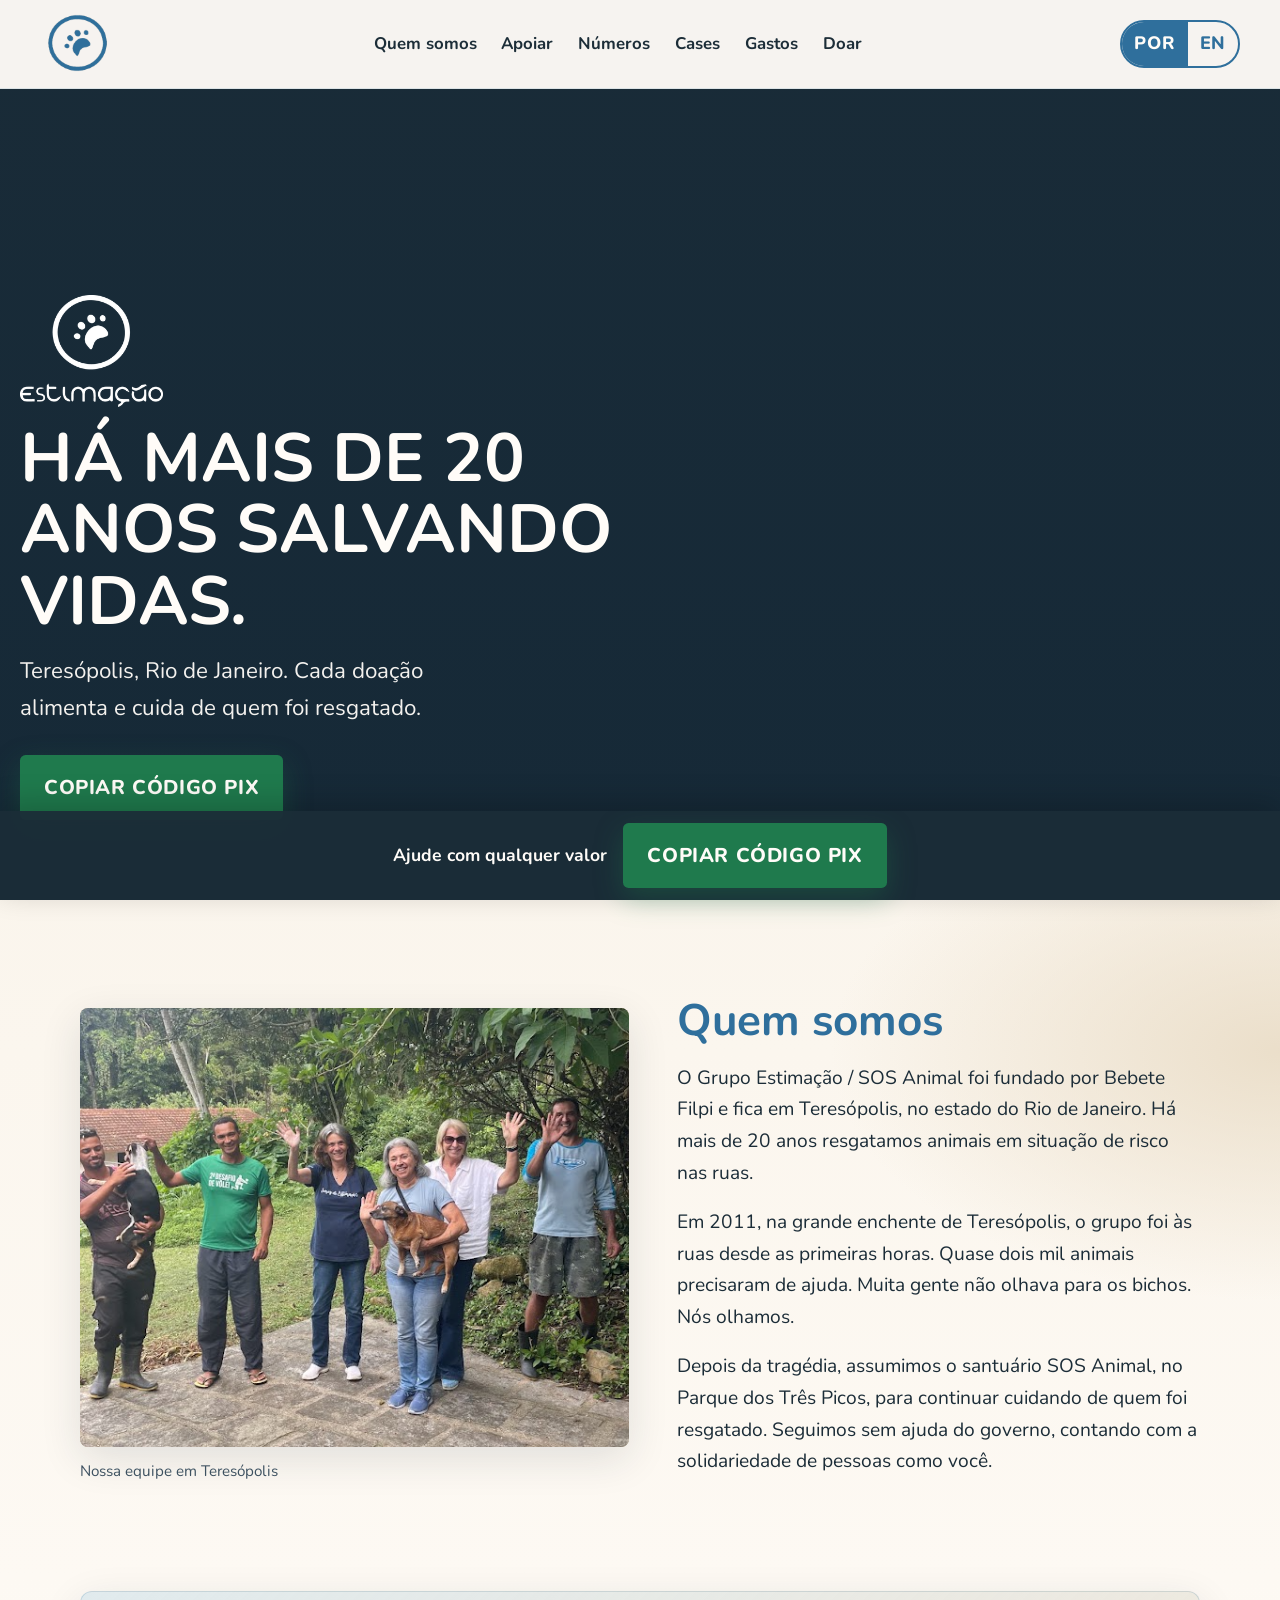
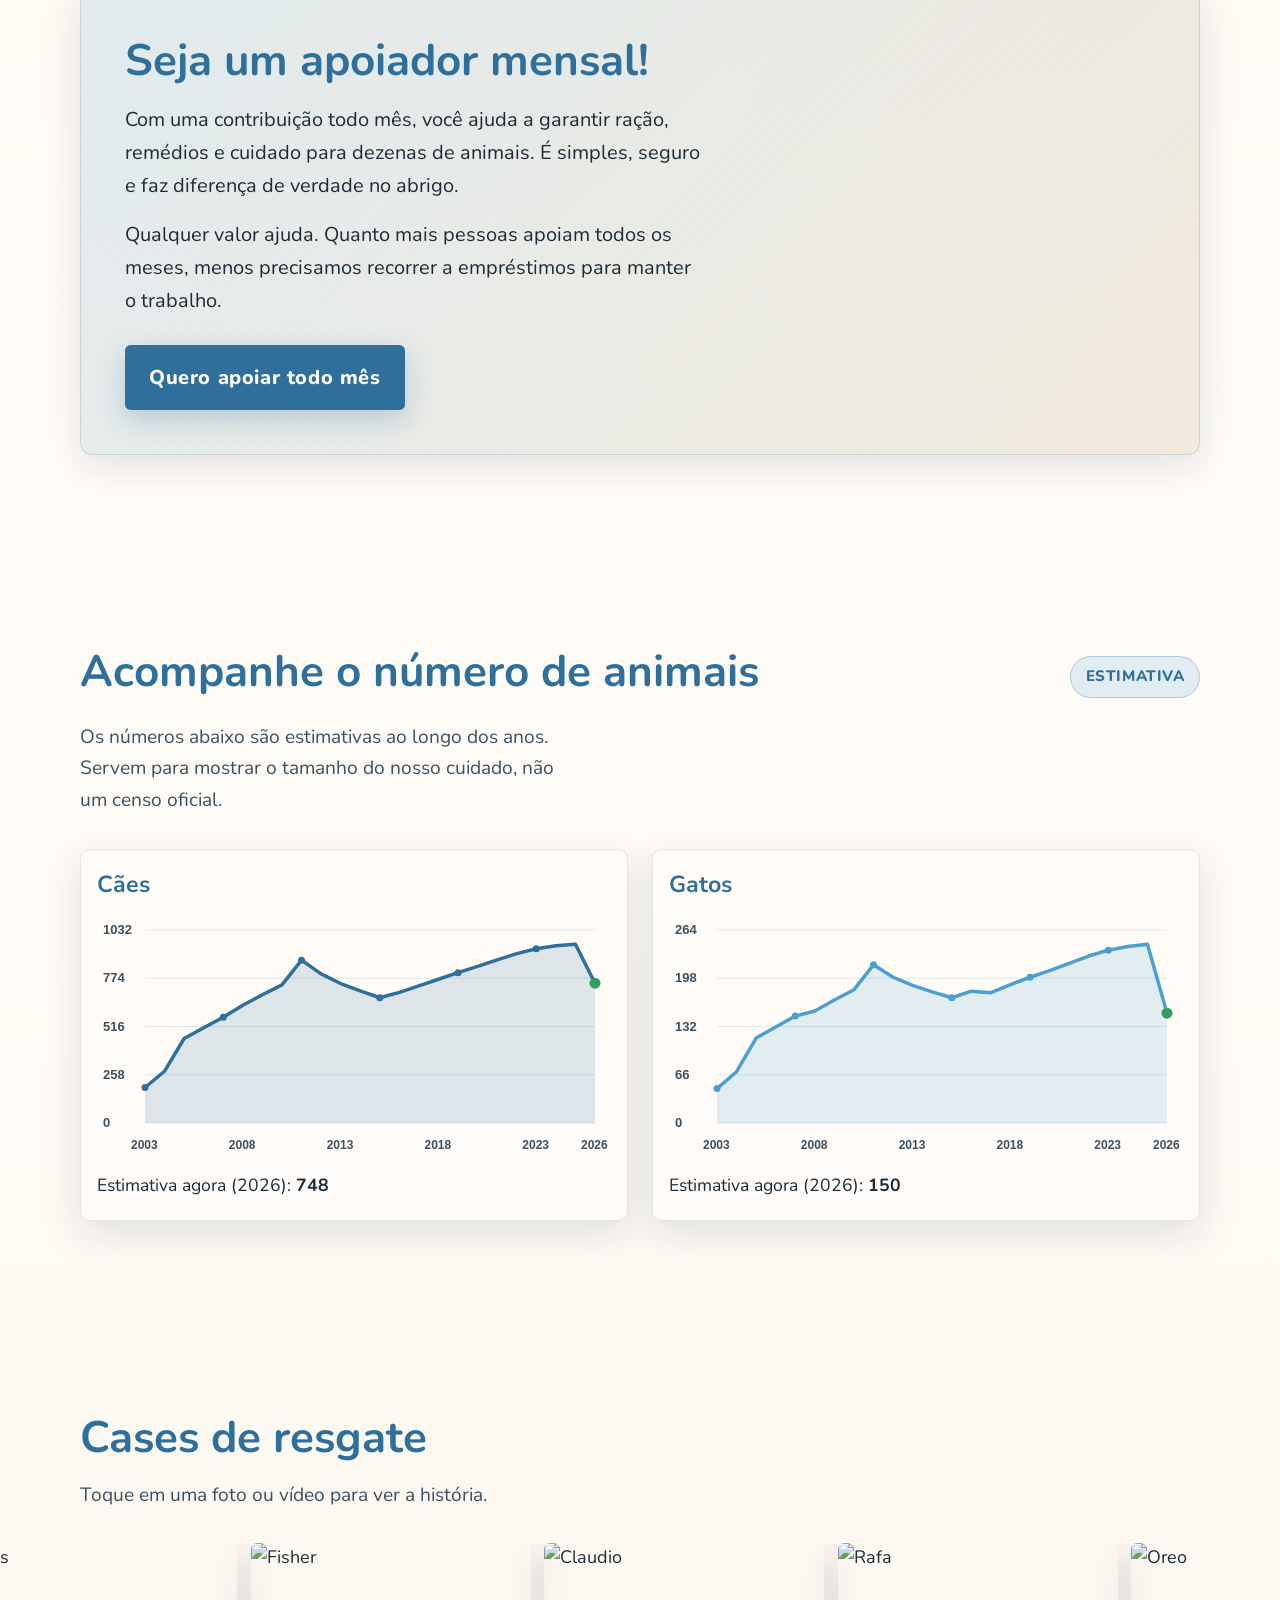
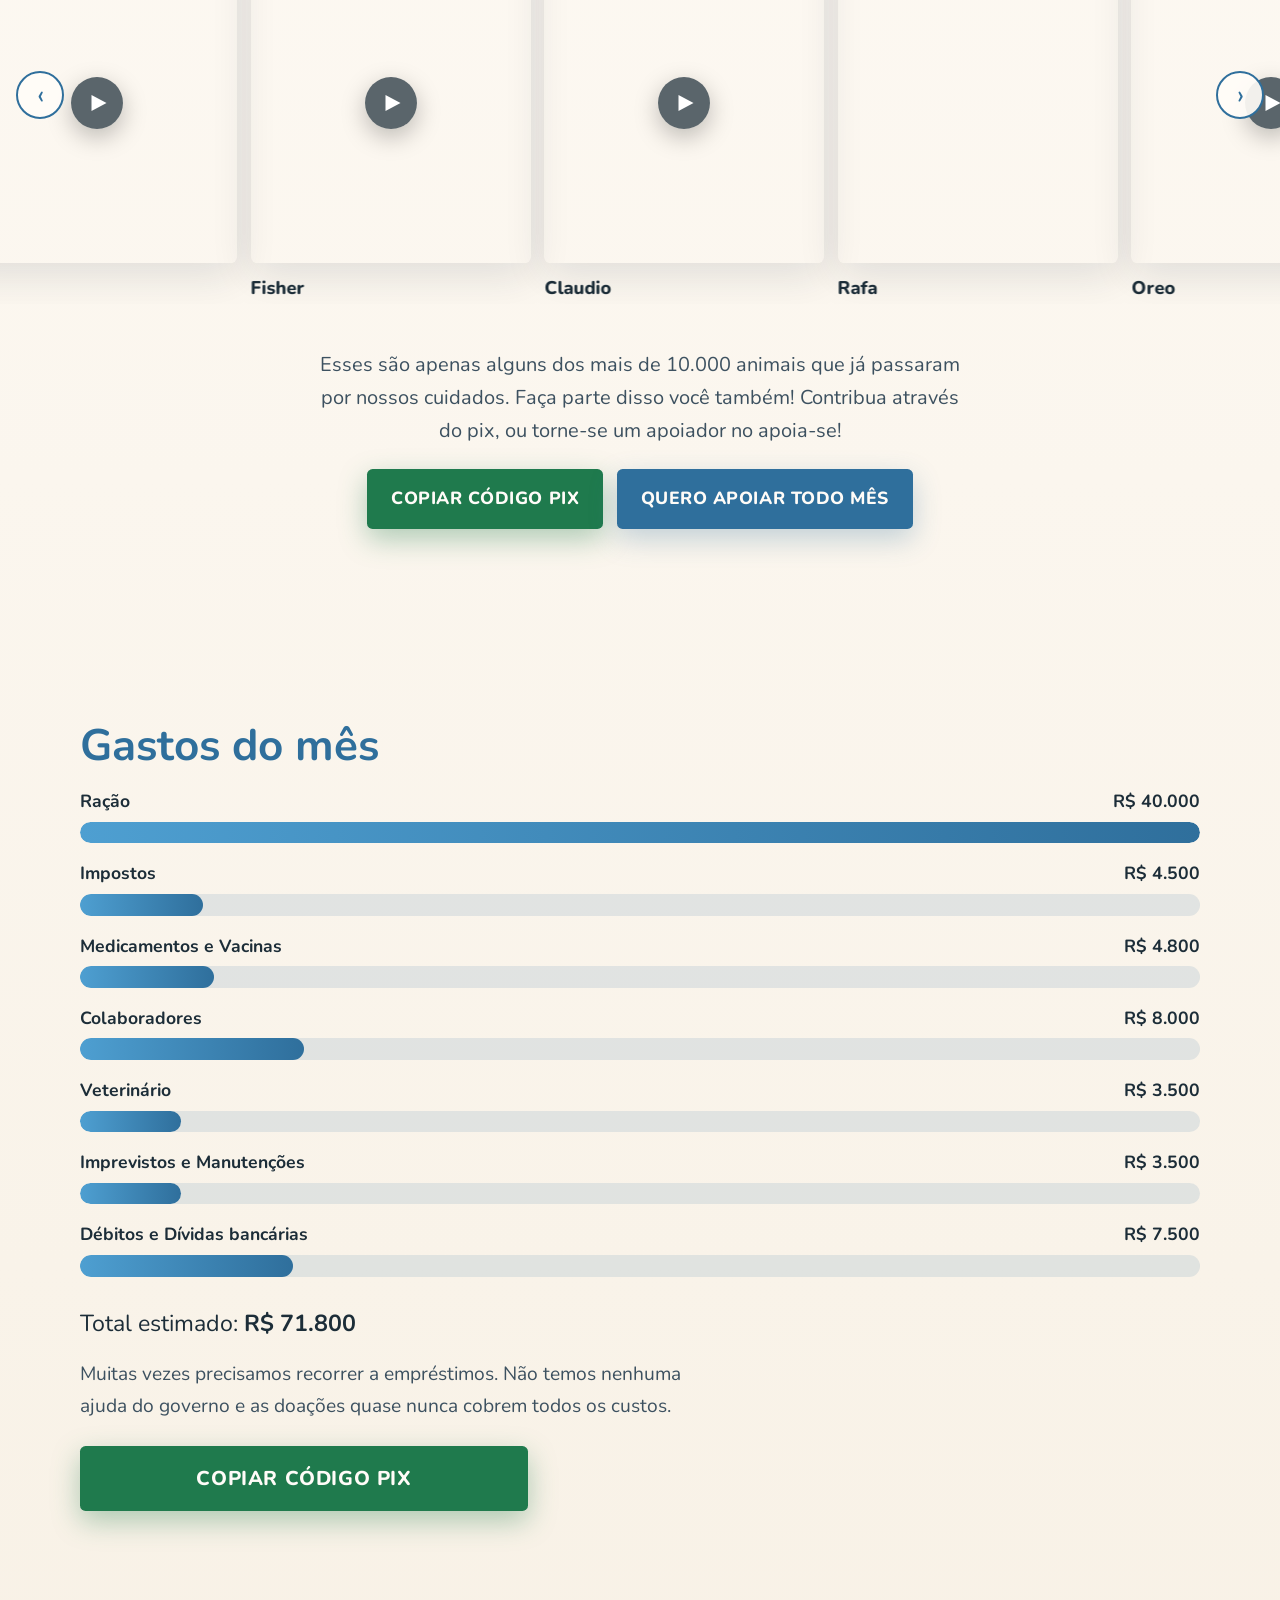
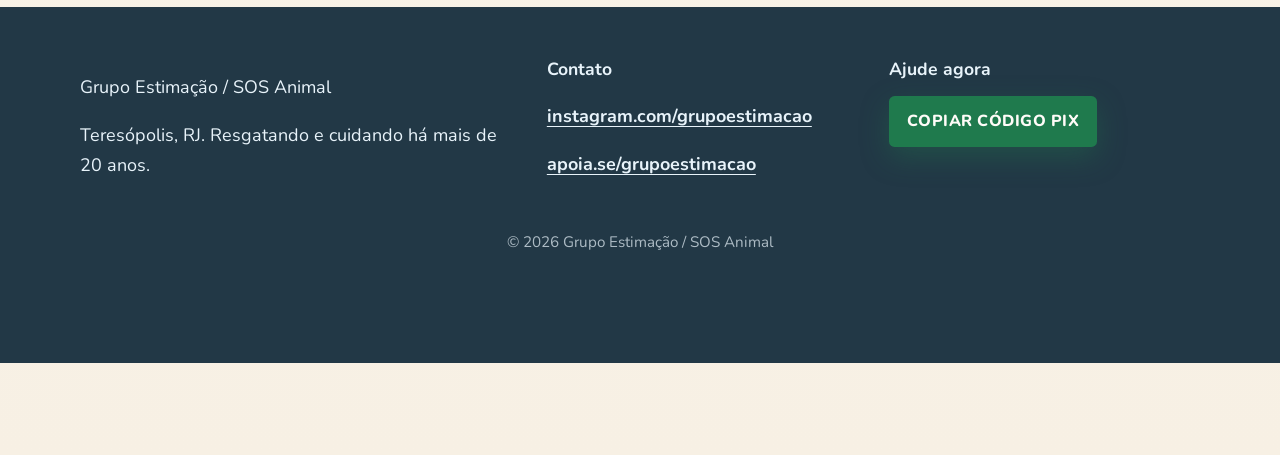
==== index.html @ b508e33d "Publish Grupo Estimacao / SOS Animal site skeleton. Co-authored-by: Cursor <cursoragent@cursor.com>" ====
<!DOCTYPE html>
<html lang="pt-BR">
<head>
  <meta charset="UTF-8">
  <meta name="viewport" content="width=device-width, initial-scale=1.0">
  <title>Grupo Estimação / SOS Animal</title>
  <meta name="description" content="Há mais de 20 anos salvando vidas em Teresópolis. Doe via PIX e ajude cães e gatos resgatados.">
  <link rel="preconnect" href="https://fonts.googleapis.com">
  <link rel="preconnect" href="https://fonts.gstatic.com" crossorigin>
  <link href="https://fonts.googleapis.com/css2?family=Nunito:wght@400;600;700;800&display=swap" rel="stylesheet">
  <link rel="stylesheet" href="css/style.css?v=6">
</head>
<body>
  <a class="skip-link" href="#conteudo" data-i18n="a11y.skip">Ir para o conteúdo</a>

  <header class="header" id="header">
    <div class="header-inner">
      <a href="#topo" class="brand" aria-label="Grupo Estimação / SOS Animal">
        <img
          class="brand-logo"
          src="assets/logo-header.png?v=6"
          srcset="assets/logo-header.png?v=6 1x, assets/logo-header@2x.png?v=6 2x"
          alt="Estimação"
          width="220"
          height="200"
        >
      </a>

      <nav class="nav" id="navMenu" aria-label="Principal">
        <ul class="nav-list">
          <li><a href="#quem-somos" data-i18n="nav.about">Quem somos</a></li>
          <li><a href="#apoiador" data-i18n="nav.supporter">Apoiar</a></li>
          <li><a href="#animais-numero" data-i18n="nav.numbers">Números</a></li>
          <li><a href="#cases" data-i18n="nav.animals">Cases</a></li>
          <li><a href="#gastos" data-i18n="nav.expenses">Gastos</a></li>
          <li><a href="#doar" data-i18n="nav.donate">Doar</a></li>
        </ul>
      </nav>

      <div class="header-actions">
        <div class="lang-switch" role="group" aria-label="Idioma">
          <button type="button" class="lang-btn active" data-lang="pt" aria-pressed="true">POR</button>
          <button type="button" class="lang-btn" data-lang="en" aria-pressed="false">EN</button>
        </div>
        <button type="button" class="nav-toggle" id="navToggle" aria-expanded="false" aria-controls="navMenu" aria-label="Abrir menu">
          <span></span><span></span><span></span>
        </button>
      </div>
    </div>
  </header>

  <main id="conteudo">
    <section class="hero" id="topo">
      <div class="hero-media" aria-hidden="true">
        <video
          class="hero-video"
          muted
          loop
          playsinline
          autoplay
          preload="auto"
          poster="https://res.cloudinary.com/dc48hzb6b/video/upload/so_0,w_1600,q_auto,f_jpg/v1786391208/Hero_Dog_BG_lu4hjr.jpg"
          src="https://res.cloudinary.com/dc48hzb6b/video/upload/q_auto,f_mp4/v1786391208/Hero_Dog_BG_lu4hjr.mp4"
        >
          <source src="https://res.cloudinary.com/dc48hzb6b/video/upload/q_auto,f_mp4/v1786391208/Hero_Dog_BG_lu4hjr.mp4" type="video/mp4">
        </video>
        <div class="hero-fallback" aria-hidden="true"></div>
        <div class="hero-overlay"></div>
      </div>
      <div class="hero-content">
        <p class="hero-brand">
          <img class="hero-logo" src="assets/logo.png" srcset="assets/logo.png 1x, assets/logo@2x.png 2x" alt="Grupo Estimação">
        </p>
        <h1 class="hero-title" data-i18n="hero.title">HÁ MAIS DE 20 ANOS SALVANDO VIDAS.</h1>
        <p class="hero-lead" data-i18n="hero.lead">Teresópolis, Rio de Janeiro. Cada doação alimenta e cuida de quem foi resgatado.</p>
        <button type="button" class="btn btn-pix" data-copy-pix data-i18n="pix.copy">COPIAR CÓDIGO PIX</button>
      </div>
    </section>

    <section class="section section-about" id="quem-somos">
      <div class="container about-grid">
        <div class="about-media">
          <div class="about-photo">
            <img
              src="assets/quem-somos.png"
              alt="Equipe do Grupo Estimação / SOS Animal com animais resgatados"
              width="676"
              height="467"
              loading="lazy"
            >
          </div>
          <p class="photo-caption" data-i18n="about.photoCaption">Nossa equipe em Teresópolis</p>
        </div>
        <div class="about-text">
          <h2 class="section-title" data-i18n="about.title">Quem somos</h2>
          <p data-i18n="about.p1">O Grupo Estimação / SOS Animal foi fundado por Bebete Filpi e fica em Teresópolis, no estado do Rio de Janeiro. Há mais de 20 anos resgatamos animais em situação de risco nas ruas.</p>
          <p data-i18n="about.p2">Em 2011, na grande enchente de Teresópolis, o grupo foi às ruas desde as primeiras horas. Quase dois mil animais precisaram de ajuda. Muita gente não olhava para os bichos. Nós olhamos.</p>
          <p data-i18n="about.p3">Depois da tragédia, assumimos o santuário SOS Animal, no Parque dos Três Picos, para continuar cuidando de quem foi resgatado. Seguimos sem ajuda do governo, contando com a solidariedade de pessoas como você.</p>
        </div>
      </div>
    </section>

    <section class="section section-supporter" id="apoiador">
      <div class="container supporter-panel">
        <h2 class="section-title" data-i18n="supporter.title">Seja um apoiador mensal!</h2>
        <p class="supporter-text" data-i18n="supporter.p1">Com uma contribuição todo mês, você ajuda a garantir ração, remédios e cuidado para dezenas de animais. É simples, seguro e faz diferença de verdade no abrigo.</p>
        <p class="supporter-text" data-i18n="supporter.p2">Qualquer valor ajuda. Quanto mais pessoas apoiam todos os meses, menos precisamos recorrer a empréstimos para manter o trabalho.</p>
        <a
          class="btn btn-apoia"
          href="https://apoia.se/grupoestimacao"
          target="_blank"
          rel="noopener noreferrer"
          data-i18n="supporter.cta"
        >Quero apoiar todo mês</a>
      </div>
    </section>

    <section class="section section-charts" id="animais-numero">
      <div class="container">
        <div class="section-head">
          <h2 class="section-title" data-i18n="charts.title">Acompanhe o número de animais</h2>
          <p class="estimate-badge" data-i18n="charts.estimate">Estimativa</p>
        </div>
        <p class="section-lead charts-note" data-i18n="charts.note">Os números abaixo são estimativas ao longo dos anos. Servem para mostrar o tamanho do nosso cuidado, não um censo oficial.</p>
        <div class="charts-grid">
          <figure class="chart-card">
            <figcaption class="chart-label" data-i18n="charts.dogs">Cães</figcaption>
            <canvas id="chartDogs" width="640" height="320" aria-label="Gráfico estimado de cães de 2003 a 2026"></canvas>
            <p class="chart-now"><span data-i18n="charts.now">Estimativa agora (2026):</span> <strong id="dogsNow">—</strong></p>
          </figure>
          <figure class="chart-card">
            <figcaption class="chart-label" data-i18n="charts.cats">Gatos</figcaption>
            <canvas id="chartCats" width="640" height="320" aria-label="Gráfico estimado de gatos de 2003 a 2026"></canvas>
            <p class="chart-now"><span data-i18n="charts.now">Estimativa agora (2026):</span> <strong id="catsNow">—</strong></p>
          </figure>
        </div>
      </div>
    </section>

    <section class="section section-animals" id="cases">
      <div class="container">
        <h2 class="section-title" data-i18n="animals.title">Cases de resgate</h2>
        <p class="section-lead" data-i18n="animals.lead">Toque em uma foto ou vídeo para ver a história.</p>
      </div>
      <div class="marquee marquee--animals" aria-label="Cases de resgate">
        <button type="button" class="marquee-control marquee-control--prev" data-marquee-prev aria-label="Anterior">‹</button>
        <div class="marquee-track">
          <div class="marquee-group" id="animalsMarqueeGroup"></div>
          <div class="marquee-group" aria-hidden="true" id="animalsMarqueeClone"></div>
        </div>
        <button type="button" class="marquee-control marquee-control--next" data-marquee-next aria-label="Próximo">›</button>
      </div>
      <div class="container animals-cta">
        <p class="animals-cta-text" data-i18n="animals.cta">
          Esses são apenas alguns dos mais de 10.000 animais que já passaram por nossos cuidados. Faça parte disso você também! Contribua através do pix, ou torne-se um apoiador no apoia-se!
        </p>
        <div class="animals-cta-actions">
          <button type="button" class="btn btn-pix" data-copy-pix data-i18n="pix.copy">COPIAR CÓDIGO PIX</button>
          <a
            class="btn btn-apoia"
            href="https://apoia.se/grupoestimacao"
            target="_blank"
            rel="noopener noreferrer"
            data-i18n="supporter.cta"
          >Quero apoiar todo mês</a>
        </div>
      </div>
    </section>

    <section class="section section-expenses" id="gastos">
      <div class="container" id="doar">
        <h2 class="section-title" data-i18n="expenses.title">Gastos do mês</h2>
        <div id="expensesBars" class="expenses-bars" aria-live="polite"></div>
        <p class="expenses-total"><span data-i18n="expenses.totalLabel">Total estimado</span>: <strong id="expensesTotal">R$ 71.800</strong></p>
        <p class="expenses-note" data-i18n="expenses.note">Muitas vezes precisamos recorrer a empréstimos. Não temos nenhuma ajuda do governo e as doações quase nunca cobrem todos os custos.</p>
        <button type="button" class="btn btn-pix btn-pix--block" data-copy-pix data-i18n="pix.copy">COPIAR CÓDIGO PIX</button>
      </div>
    </section>
  </main>

  <footer class="footer">
    <div class="container footer-grid">
      <div>
        <p class="footer-brand">Grupo Estimação / SOS Animal</p>
        <p data-i18n="footer.tagline">Teresópolis, RJ. Resgatando e cuidando há mais de 20 anos.</p>
      </div>
      <div>
        <h3 data-i18n="footer.contact">Contato</h3>
        <p><a class="footer-link" href="https://instagram.com/grupoestimacao" target="_blank" rel="noopener noreferrer">instagram.com/grupoestimacao</a></p>
        <p><a class="footer-link" href="https://apoia.se/grupoestimacao" target="_blank" rel="noopener noreferrer">apoia.se/grupoestimacao</a></p>
      </div>
      <div>
        <h3 data-i18n="footer.help">Ajude agora</h3>
        <button type="button" class="btn btn-pix btn-pix--small" data-copy-pix data-i18n="pix.copy">COPIAR CÓDIGO PIX</button>
      </div>
    </div>
    <p class="footer-copy">© <span id="year"></span> Grupo Estimação / SOS Animal</p>
  </footer>

  <div class="pix-bar" role="region" aria-label="Doação PIX">
    <p class="pix-bar-text" data-i18n="pix.barHint">Ajude com qualquer valor</p>
    <button type="button" class="btn btn-pix" data-copy-pix data-i18n="pix.copy">COPIAR CÓDIGO PIX</button>
  </div>

  <div class="toast" id="pixToast" role="status" aria-live="polite" hidden></div>

  <div class="lightbox" id="animalLightbox" hidden aria-hidden="true">
    <div class="lightbox-backdrop" data-lightbox-close></div>
    <div class="lightbox-dialog" role="dialog" aria-modal="true" aria-labelledby="lightboxName">
      <button type="button" class="lightbox-close" data-lightbox-close aria-label="Fechar">×</button>
      <button type="button" class="lightbox-nav lightbox-nav--prev" data-lightbox-prev aria-label="Anterior">‹</button>
      <div class="lightbox-body">
        <div class="lightbox-media" id="lightboxMedia">
          <img class="lightbox-img" id="lightboxImg" src="" alt="" hidden>
          <video class="lightbox-video" id="lightboxVideo" controls playsinline preload="metadata" hidden></video>
        </div>
        <div class="lightbox-copy">
          <h3 id="lightboxName"></h3>
          <p id="lightboxStory"></p>
        </div>
      </div>
      <button type="button" class="lightbox-nav lightbox-nav--next" data-lightbox-next aria-label="Próximo">›</button>
      <p class="lightbox-counter" id="lightboxCounter" aria-live="polite"></p>
    </div>
  </div>

  <script src="js/i18n.js"></script>
  <script src="js/main.js"></script>
  <script src="js/charts.js"></script>
  <script src="js/expenses.js"></script>
  <script src="js/animals.js?v=7"></script>
</body>
</html>
---- css/style.css ----
/* Grupo Estimação / SOS Animal — sky blue + warm sand */

:root {
  --sky: #4e9fd1;
  --sky-deep: #2f6f9c;
  --sky-soft: #cfe8f6;
  --sand: #e9dcc6;
  --sand-deep: #d4c2a4;
  --sand-light: #f7f0e4;
  --ink: #1c2d38;
  --ink-soft: #3d5160;
  --white: #fffcf8;
  --live: #2f9e5f;
  --pix: #1f7a4d;
  --pix-hover: #16603b;
  --danger-soft: #c45c3a;
  --header-h: 5.5rem;
  --pix-bar-h: 4.75rem;
  --font-display: "Nunito", "Segoe UI", sans-serif;
  --font-body: "Nunito", "Segoe UI", sans-serif;
  --radius: 0.35rem;
  --shadow: 0 12px 40px rgba(28, 45, 56, 0.12);
  --ease: 0.25s ease;
}

*,
*::before,
*::after {
  box-sizing: border-box;
}

html {
  scroll-behavior: smooth;
  scroll-padding-top: calc(var(--header-h) + 0.5rem);
}

body {
  margin: 0;
  font-family: var(--font-body);
  font-size: 1.125rem;
  line-height: 1.65;
  color: var(--ink);
  background:
    radial-gradient(1200px 600px at 10% -10%, var(--sky-soft), transparent 55%),
    radial-gradient(900px 500px at 100% 20%, rgba(233, 220, 198, 0.9), transparent 50%),
    linear-gradient(180deg, var(--sand-light) 0%, var(--white) 40%, var(--sand-light) 100%);
  padding-bottom: calc(var(--pix-bar-h) + 1rem);
}

img {
  max-width: 100%;
  display: block;
}

button,
a {
  font: inherit;
}

.skip-link {
  position: absolute;
  left: -999px;
  top: 0;
  background: var(--ink);
  color: var(--white);
  padding: 0.75rem 1rem;
  z-index: 1000;
}

.skip-link:focus {
  left: 0.5rem;
  top: 0.5rem;
}

.container {
  width: min(1120px, calc(100% - 2.5rem));
  margin-inline: auto;
}

.header {
  position: fixed;
  inset: 0 0 auto 0;
  z-index: 100;
  min-height: var(--header-h);
  height: auto;
  /* solid enough without backdrop-filter (blur forces overflow clip in Chrome) */
  background: rgba(255, 252, 248, 0.96);
  border-bottom: 1px solid rgba(47, 111, 156, 0.12);
  transition: box-shadow var(--ease);
  overflow: visible;
}

.header.scrolled {
  box-shadow: 0 8px 24px rgba(28, 45, 56, 0.08);
}

.header-inner {
  min-height: var(--header-h);
  height: auto;
  width: min(1200px, calc(100% - 1.5rem));
  margin-inline: auto;
  display: flex;
  align-items: center;
  justify-content: space-between;
  gap: 1rem;
  padding: 0.45rem 0;
  overflow: visible;
}

.brand {
  display: inline-flex;
  align-items: center;
  text-decoration: none;
  flex-shrink: 0;
  overflow: visible;
  line-height: 0;
}

.brand-logo {
  display: block;
  height: 4.25rem;
  width: auto;
  max-height: 4.25rem;
  object-fit: contain;
  object-position: center top;
}

.hero-logo {
  display: block;
  height: clamp(4.5rem, 14vw, 7rem);
  width: auto;
  filter: brightness(0) invert(1);
}

.nav-list {
  display: flex;
  gap: 0.25rem 1.25rem;
  list-style: none;
  margin: 0;
  padding: 0;
}

.nav-list a {
  text-decoration: none;
  color: var(--ink);
  font-weight: 700;
  font-size: 1.05rem;
  padding: 0.4rem 0.15rem;
  border-bottom: 2px solid transparent;
}

.nav-list a:hover,
.nav-list a:focus-visible {
  color: var(--sky-deep);
  border-bottom-color: var(--sky);
}

.header-actions {
  display: flex;
  align-items: center;
  gap: 0.75rem;
}

.lang-switch {
  display: inline-flex;
  border: 2px solid var(--sky-deep);
  border-radius: 999px;
  overflow: hidden;
}

.lang-btn {
  border: 0;
  background: transparent;
  color: var(--sky-deep);
  font-weight: 800;
  letter-spacing: 0.04em;
  padding: 0.45rem 0.75rem;
  cursor: pointer;
}

.lang-btn.active {
  background: var(--sky-deep);
  color: var(--white);
}

.nav-toggle {
  display: none;
  width: 2.75rem;
  height: 2.75rem;
  border: 2px solid var(--sky-deep);
  border-radius: var(--radius);
  background: var(--white);
  cursor: pointer;
  padding: 0;
  flex-direction: column;
  align-items: center;
  justify-content: center;
  gap: 0.35rem;
}

.nav-toggle span {
  display: block;
  width: 1.25rem;
  height: 2px;
  background: var(--sky-deep);
}

.hero {
  position: relative;
  min-height: 100svh;
  display: grid;
  align-items: end;
  padding: calc(var(--header-h) + 2rem) 1.25rem 5rem;
  color: var(--white);
  overflow: hidden;
}

.hero-media {
  position: absolute;
  inset: 0;
  z-index: 0;
}

.hero-video,
.hero-fallback {
  position: absolute;
  inset: 0;
  width: 100%;
  height: 100%;
  object-fit: cover;
}

.hero-fallback {
  z-index: 0;
  background:
    linear-gradient(135deg, #6bb3d9 0%, #3d7eab 45%, #c9b48e 100%);
  animation: heroShift 18s ease-in-out infinite alternate;
}

@keyframes heroShift {
  from { filter: saturate(1) brightness(1); transform: scale(1); }
  to { filter: saturate(1.1) brightness(1.05); transform: scale(1.04); }
}

.hero-video {
  z-index: 1;
  background: #1c2d38;
}

.hero-overlay {
  position: absolute;
  inset: 0;
  z-index: 2;
  background:
    linear-gradient(180deg, rgba(20, 40, 55, 0.35) 0%, rgba(20, 40, 55, 0.55) 45%, rgba(20, 40, 55, 0.78) 100%);
}

.hero-content {
  position: relative;
  z-index: 3;
  width: min(920px, 100%);
}

.hero-brand {
  margin: 0 0 1rem;
}

.hero-title {
  margin: 0 0 1rem;
  font-family: var(--font-display);
  font-size: clamp(2.1rem, 6.5vw, 4.25rem);
  line-height: 1.05;
  font-weight: 700;
  max-width: 16ch;
}

.hero-lead {
  margin: 0 0 1.75rem;
  font-size: clamp(1.15rem, 2.4vw, 1.4rem);
  max-width: 36ch;
  opacity: 0.95;
}

.btn {
  display: inline-flex;
  align-items: center;
  justify-content: center;
  border: 0;
  border-radius: var(--radius);
  cursor: pointer;
  text-decoration: none;
  transition: background var(--ease), transform var(--ease);
}

.btn:active {
  transform: translateY(1px);
}

.btn-pix {
  background: var(--pix);
  color: var(--white);
  font-weight: 800;
  letter-spacing: 0.03em;
  font-size: clamp(1.05rem, 2.2vw, 1.25rem);
  padding: 1rem 1.5rem;
  min-height: 3.5rem;
  box-shadow: 0 10px 28px rgba(31, 122, 77, 0.35);
}

.btn-pix:hover,
.btn-pix:focus-visible {
  background: var(--pix-hover);
}

.btn-pix--block {
  width: 100%;
  max-width: 28rem;
  margin-top: 1.5rem;
}

.btn-pix--small {
  min-height: 3rem;
  padding: 0.75rem 1.1rem;
  font-size: 1rem;
}

.section {
  padding: clamp(3.5rem, 8vw, 6rem) 0;
}

.section-title {
  margin: 0 0 1rem;
  font-family: var(--font-display);
  font-size: clamp(1.85rem, 4vw, 2.75rem);
  line-height: 1.15;
  color: var(--sky-deep);
}

.section-lead {
  margin: 0 0 2rem;
  color: var(--ink-soft);
  font-size: 1.2rem;
  max-width: 42ch;
}

.section-head {
  display: flex;
  flex-wrap: wrap;
  align-items: flex-end;
  justify-content: space-between;
  gap: 1rem;
  margin-bottom: 1.5rem;
}

.section-head .section-title {
  margin-bottom: 0;
}

.about-grid {
  display: grid;
  grid-template-columns: 1.05fr 1fr;
  gap: clamp(1.5rem, 4vw, 3rem);
  align-items: center;
}

.about-photo {
  overflow: hidden;
  border-radius: 0.5rem;
  box-shadow: var(--shadow);
  aspect-ratio: 5 / 4;
  background: var(--sand-deep);
}

.about-photo img {
  width: 100%;
  height: 100%;
  object-fit: cover;
}

.photo-caption {
  margin: 0.75rem 0 0;
  font-size: 0.95rem;
  color: var(--ink-soft);
}

.about-text p {
  margin: 0 0 1.1rem;
  font-size: 1.2rem;
}

.estimate-badge {
  display: inline-flex;
  align-items: center;
  margin: 0;
  font-weight: 800;
  letter-spacing: 0.04em;
  text-transform: uppercase;
  font-size: 0.95rem;
  color: var(--sky-deep);
  background: rgba(78, 159, 209, 0.16);
  border: 1px solid rgba(47, 111, 156, 0.28);
  border-radius: 999px;
  padding: 0.45rem 0.9rem;
}

.charts-note {
  margin-top: 0;
}

.section-supporter {
  padding-top: 0;
}

.supporter-panel {
  background:
    linear-gradient(135deg, rgba(78, 159, 209, 0.16), rgba(233, 220, 198, 0.55));
  border: 1px solid rgba(47, 111, 156, 0.18);
  border-radius: 0.75rem;
  padding: clamp(1.75rem, 4vw, 2.75rem);
  box-shadow: var(--shadow);
}

.supporter-text {
  margin: 0 0 1rem;
  font-size: 1.25rem;
  max-width: 48ch;
}

.btn-apoia {
  background: var(--sky-deep);
  color: var(--white);
  font-weight: 800;
  letter-spacing: 0.03em;
  font-size: clamp(1.05rem, 2.2vw, 1.25rem);
  padding: 1rem 1.5rem;
  min-height: 3.5rem;
  margin-top: 0.75rem;
  box-shadow: 0 10px 28px rgba(47, 111, 156, 0.28);
  box-sizing: border-box;
}

.btn-apoia:hover,
.btn-apoia:focus-visible {
  background: #24587d;
}

.animals-cta-actions .btn-pix,
.animals-cta-actions .btn-apoia {
  margin-top: 0;
  min-height: 3.75rem;
  padding: 1rem 1.5rem;
  font-size: 1.1rem;
  font-weight: 800;
  letter-spacing: 0.03em;
  line-height: 1.2;
  display: inline-flex;
  align-items: center;
  justify-content: center;
  box-sizing: border-box;
  text-transform: uppercase;
}

.charts-grid {
  display: grid;
  grid-template-columns: 1fr 1fr;
  gap: 1.5rem;
}

.chart-card {
  margin: 0;
  background: rgba(255, 252, 248, 0.85);
  border: 1px solid rgba(47, 111, 156, 0.15);
  border-radius: 0.6rem;
  padding: 1rem 1rem 1.25rem;
  box-shadow: var(--shadow);
}

.chart-label {
  font-family: var(--font-display);
  font-size: 1.45rem;
  font-weight: 700;
  color: var(--sky-deep);
  margin-bottom: 0.5rem;
}

.chart-card canvas {
  width: 100%;
  height: auto;
  display: block;
}

.chart-now {
  margin: 0.75rem 0 0;
  font-size: 1.1rem;
}

.section-animals {
  overflow: hidden;
}

.marquee {
  position: relative;
  overflow: hidden;
  width: 100vw;
  max-width: 100vw;
  margin-left: calc(50% - 50vw);
  margin-top: 1rem;
  touch-action: pan-y;
}

.marquee.is-js-marquee {
  touch-action: none;
}

.marquee-track {
  display: flex;
  width: max-content;
  will-change: transform;
}

.marquee.is-js-marquee .marquee-track {
  cursor: grab;
}

.marquee.is-js-marquee .marquee-track:active {
  cursor: grabbing;
}

.marquee-group {
  display: flex;
}

.marquee-item {
  flex: 0 0 auto;
  width: min(72vw, 280px);
  margin-right: 0.85rem;
  border: 0;
  padding: 0;
  background: transparent;
  cursor: pointer;
  text-align: left;
  color: inherit;
}

.marquee-thumb {
  position: relative;
  display: block;
  border-radius: 0.4rem;
  overflow: hidden;
  box-shadow: var(--shadow);
}

.marquee-item img {
  width: 100%;
  height: 320px;
  object-fit: cover;
  border-radius: 0;
  box-shadow: none;
}

.marquee-play {
  position: absolute;
  inset: 0;
  margin: auto;
  width: 3.25rem;
  height: 3.25rem;
  border-radius: 50%;
  background: rgba(28, 45, 56, 0.72);
  box-shadow: 0 8px 24px rgba(0, 0, 0, 0.25);
}

.marquee-play::before {
  content: "";
  position: absolute;
  top: 50%;
  left: 54%;
  transform: translate(-50%, -50%);
  border-style: solid;
  border-width: 0.55rem 0 0.55rem 0.95rem;
  border-color: transparent transparent transparent #fff;
}

.marquee-item-name {
  margin: 0.65rem 0 0;
  font-weight: 800;
  font-size: 1.15rem;
  color: var(--ink);
}

.animals-cta {
  margin-top: 2.75rem;
  text-align: center;
}

.animals-cta-text {
  margin: 0 auto 1.35rem;
  font-size: 1.25rem;
  max-width: 40rem;
  color: var(--ink-soft);
}

.animals-cta-actions {
  display: flex;
  flex-wrap: wrap;
  gap: 0.85rem;
  align-items: center;
  justify-content: center;
}

.marquee-control {
  display: none;
  position: absolute;
  top: 42%;
  z-index: 5;
  width: 3rem;
  height: 3rem;
  border-radius: 50%;
  border: 2px solid var(--sky-deep);
  background: rgba(255, 252, 248, 0.92);
  color: var(--sky-deep);
  font-size: 1.75rem;
  line-height: 1;
  cursor: pointer;
  transform: translateY(-50%);
}

.marquee-control--prev { left: clamp(0.4rem, 2vw, 1rem); }
.marquee-control--next { right: clamp(0.4rem, 2vw, 1rem); }

@media (min-width: 901px) and (hover: hover) {
  .marquee-control {
    display: inline-flex;
    align-items: center;
    justify-content: center;
  }
}

.expenses-bars {
  display: grid;
  gap: 1rem;
}

.expense-row {
  display: grid;
  gap: 0.35rem;
}

.expense-meta {
  display: flex;
  justify-content: space-between;
  gap: 1rem;
  font-weight: 700;
  font-size: 1.1rem;
}

.expense-track {
  height: 1.35rem;
  background: rgba(47, 111, 156, 0.12);
  border-radius: 999px;
  overflow: hidden;
}

.expense-fill {
  height: 100%;
  width: 0;
  background: linear-gradient(90deg, var(--sky), var(--sky-deep));
  border-radius: inherit;
  transition: width 0.8s ease;
}

.expenses-total {
  margin: 1.75rem 0 1rem;
  font-size: 1.45rem;
}

.expenses-note {
  margin: 0;
  max-width: 52ch;
  font-size: 1.2rem;
  color: var(--ink-soft);
}

.footer {
  background: #223846;
  color: #e8f3fa;
  padding: 3rem 0 calc(2rem + var(--pix-bar-h));
}

.footer-grid {
  display: grid;
  grid-template-columns: 1.4fr 1fr 1fr;
  gap: 2rem;
}

.footer a.footer-link {
  color: #e8f3fa;
  text-decoration: underline;
  text-underline-offset: 0.2em;
  font-weight: 700;
}

.footer a.footer-link:hover,
.footer a.footer-link:focus-visible {
  color: #fff;
}

.footer h3 {
  margin: 0 0 0.75rem;
  font-size: 1.1rem;
}

.footer-copy {
  text-align: center;
  opacity: 0.7;
  margin: 2rem 0 0;
  font-size: 0.95rem;
}

.pix-bar {
  position: fixed;
  left: 0;
  right: 0;
  bottom: 0;
  z-index: 120;
  min-height: var(--pix-bar-h);
  display: flex;
  align-items: center;
  justify-content: center;
  gap: 1rem;
  flex-wrap: wrap;
  padding: 0.75rem 1rem;
  background: rgba(28, 45, 56, 0.96);
  color: var(--white);
  box-shadow: 0 -8px 30px rgba(0, 0, 0, 0.2);
}

.pix-bar-text {
  margin: 0;
  font-weight: 700;
  font-size: 1.1rem;
}

.toast {
  position: fixed;
  left: 50%;
  bottom: calc(var(--pix-bar-h) + 1rem);
  transform: translateX(-50%);
  z-index: 200;
  width: min(34rem, calc(100% - 1.5rem));
  background: var(--white);
  color: var(--ink);
  border: 3px solid var(--pix);
  border-radius: 0.6rem;
  padding: 1.1rem 1.25rem;
  font-size: 1.2rem;
  font-weight: 700;
  line-height: 1.4;
  box-shadow: var(--shadow);
  text-align: center;
}

.toast[hidden] {
  display: none;
}

.lightbox[hidden] {
  display: none;
}

.lightbox {
  position: fixed;
  inset: 0;
  z-index: 300;
  display: grid;
  place-items: center;
  padding: 1rem;
}

.lightbox-backdrop {
  position: absolute;
  inset: 0;
  background: rgba(16, 28, 36, 0.72);
}

.lightbox-dialog {
  position: relative;
  z-index: 1;
  width: min(920px, 100%);
  max-height: min(90vh, 880px);
  overflow: auto;
  background: var(--white);
  border-radius: 0.6rem;
  padding: 1.25rem;
  box-shadow: var(--shadow);
}

.lightbox-body {
  display: grid;
  grid-template-columns: 1.1fr 1fr;
  gap: 1.25rem;
  align-items: start;
}

.lightbox-media {
  width: 100%;
  border-radius: 0.4rem;
  overflow: hidden;
  background: #111;
}

.lightbox-img,
.lightbox-video {
  width: 100%;
  aspect-ratio: 4 / 5;
  object-fit: cover;
  border-radius: 0.4rem;
  background: var(--sand);
  display: block;
}

.lightbox-media.is-video .lightbox-video {
  aspect-ratio: 9 / 16;
  max-height: min(70vh, 640px);
  object-fit: contain;
  background: #000;
}

.lightbox-img[hidden],
.lightbox-video[hidden] {
  display: none;
}

.lightbox-copy h3 {
  margin: 0 0 0.75rem;
  font-family: var(--font-display);
  font-size: 2rem;
  color: var(--sky-deep);
}

.lightbox-copy p {
  margin: 0;
  font-size: 1.2rem;
}

.lightbox-close {
  position: absolute;
  top: 0.5rem;
  right: 0.6rem;
  border: 0;
  background: transparent;
  font-size: 2rem;
  line-height: 1;
  cursor: pointer;
  color: var(--ink);
  z-index: 2;
}

.lightbox-nav {
  position: absolute;
  top: 42%;
  border: 2px solid var(--sky-deep);
  background: var(--white);
  color: var(--sky-deep);
  width: 2.75rem;
  height: 2.75rem;
  border-radius: 50%;
  font-size: 1.6rem;
  cursor: pointer;
}

.lightbox-nav--prev { left: 0.5rem; }
.lightbox-nav--next { right: 0.5rem; }

.lightbox-counter {
  text-align: center;
  margin: 1rem 0 0;
  font-weight: 700;
}

body.lightbox-open {
  overflow: hidden;
}

@media (max-width: 900px) {
  .nav-toggle {
    display: inline-flex;
  }

  .nav {
    position: fixed;
    top: var(--header-h);
    left: 0;
    right: 0;
    background: var(--white);
    border-bottom: 1px solid rgba(47, 111, 156, 0.15);
    transform: translateY(-120%);
    opacity: 0;
    pointer-events: none;
    transition: transform var(--ease), opacity var(--ease);
    padding: 1rem 1.25rem 1.25rem;
  }

  .nav.is-open {
    transform: translateY(0);
    opacity: 1;
    pointer-events: auto;
  }

  .nav-list {
    flex-direction: column;
    gap: 0.35rem;
  }

  .nav-list a {
    display: block;
    padding: 0.85rem 0.25rem;
    font-size: 1.25rem;
  }

  .about-grid,
  .charts-grid,
  .footer-grid,
  .lightbox-body {
    grid-template-columns: 1fr;
  }

  .hero {
    align-items: center;
    padding-bottom: 6rem;
  }

  .pix-bar-text {
    display: none;
  }
}

@media (prefers-reduced-motion: reduce) {
  html { scroll-behavior: auto; }
  .hero-fallback,
  .expense-fill {
    animation: none !important;
    transition: none !important;
  }
}
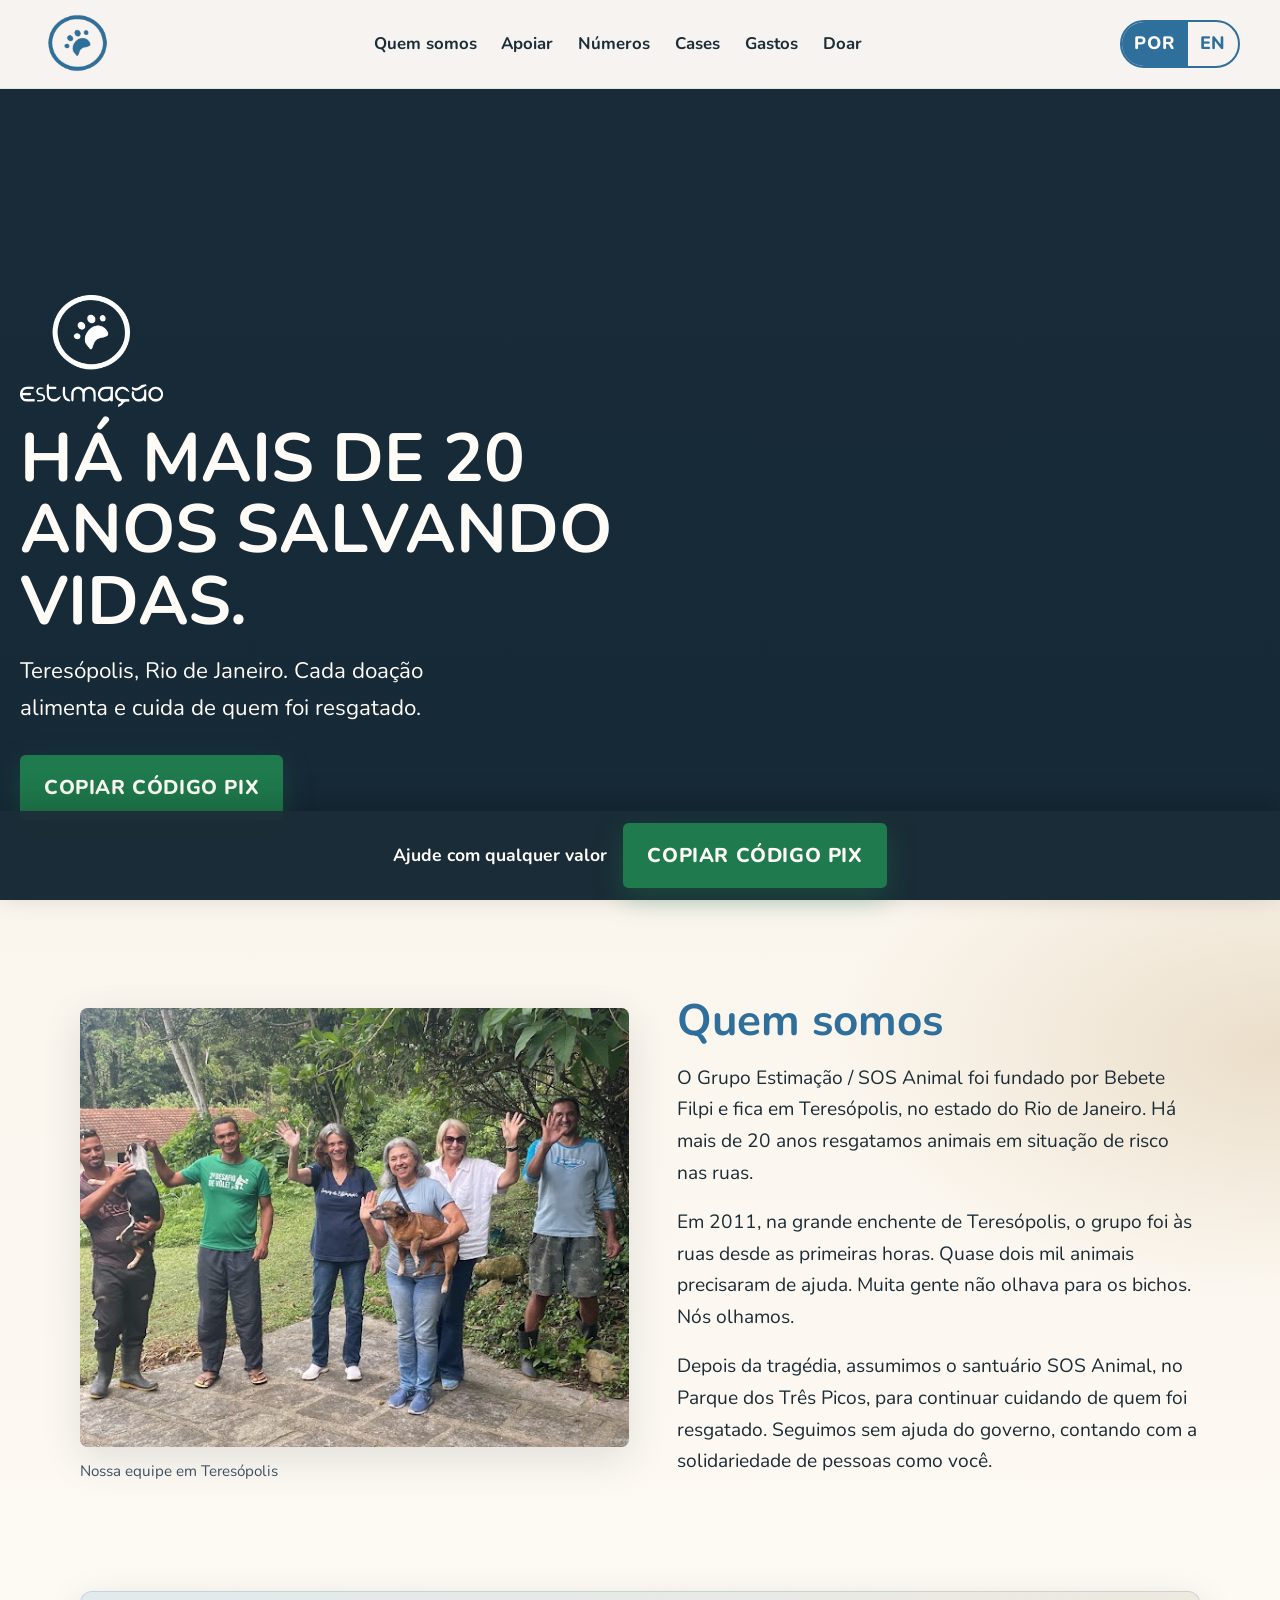
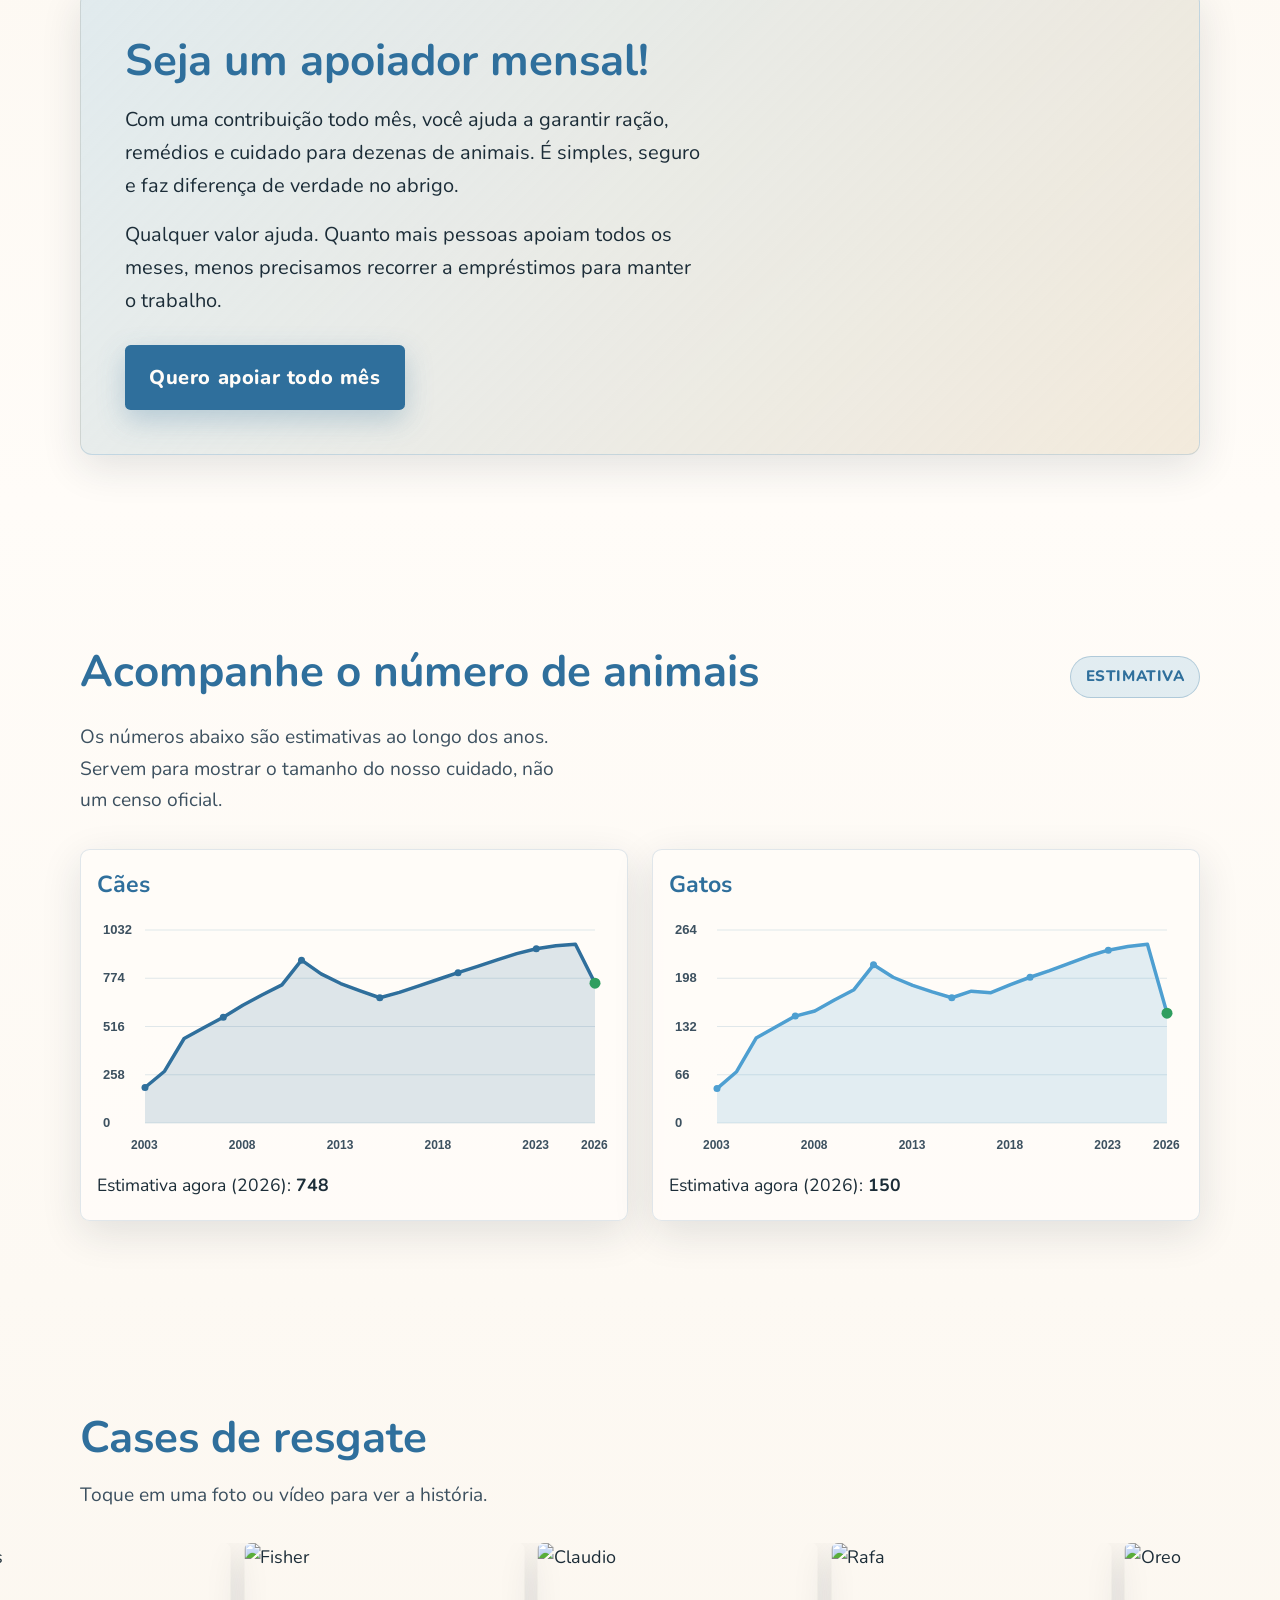
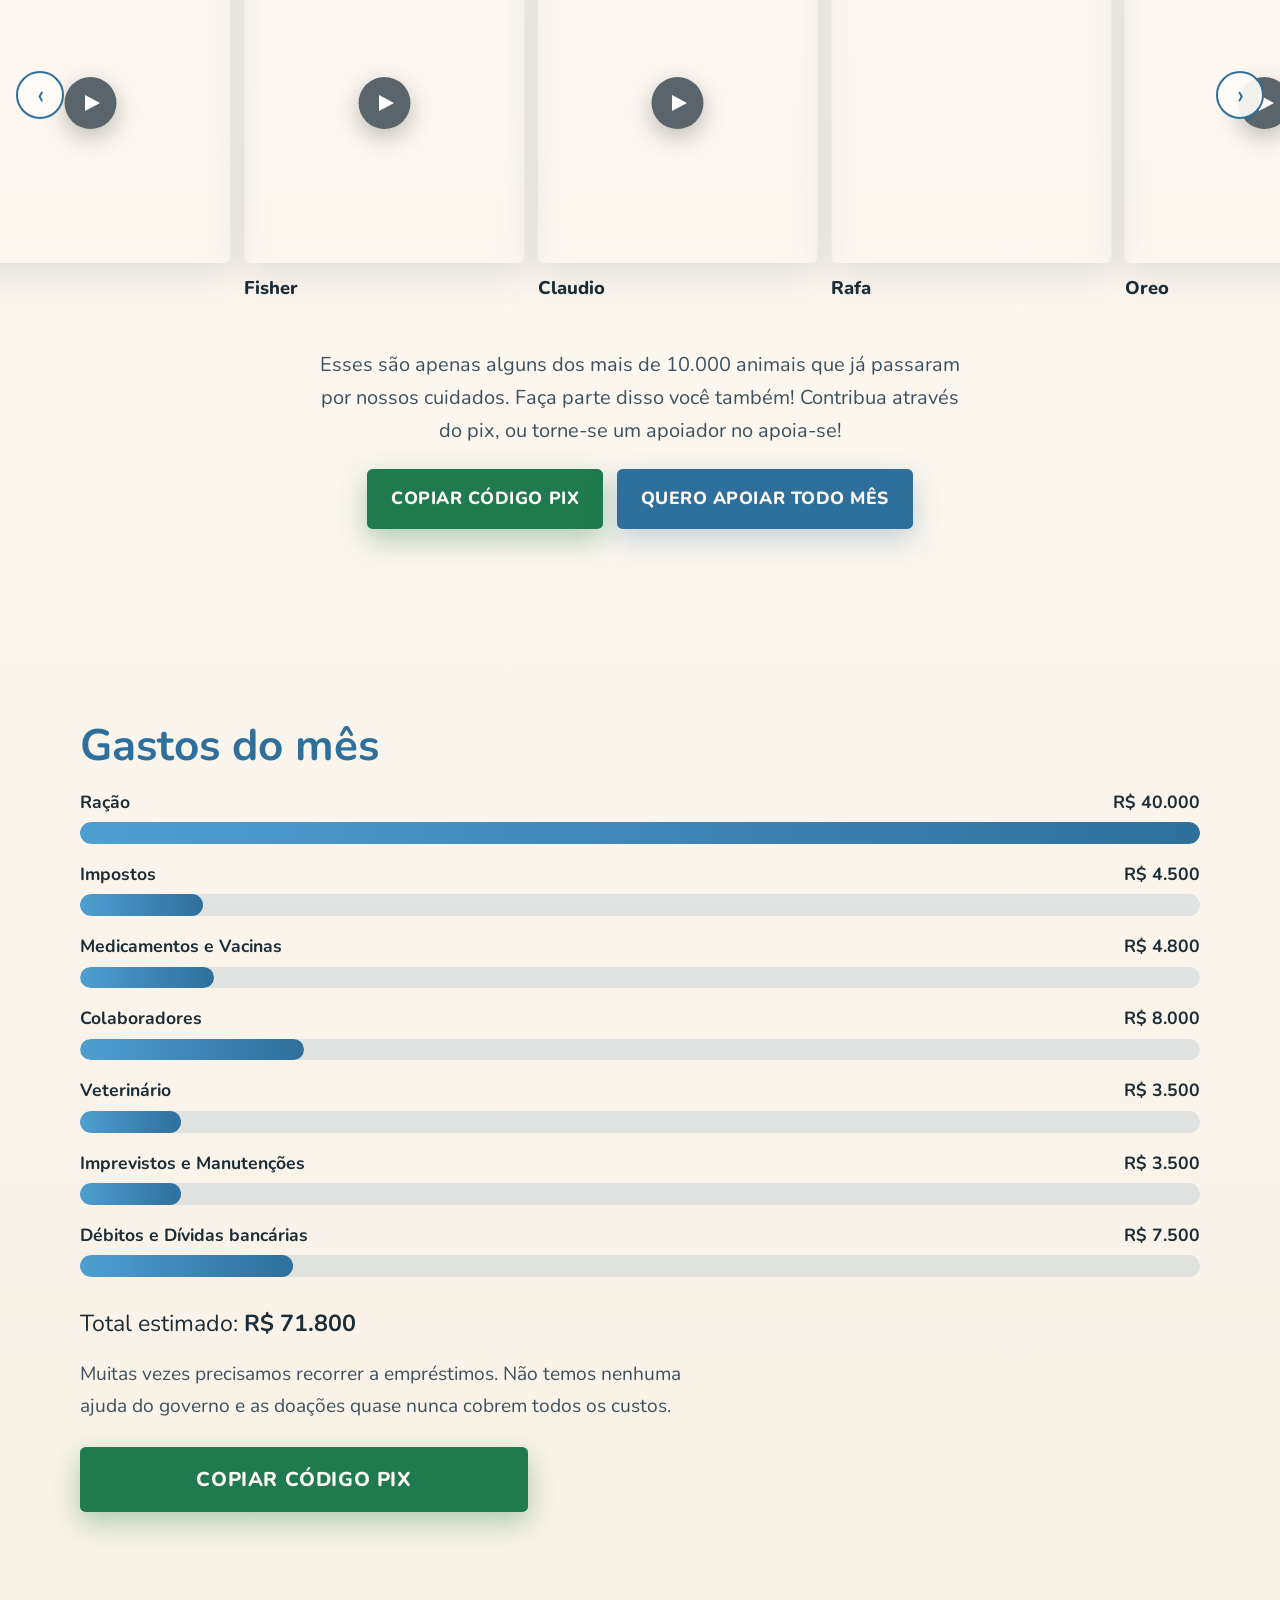
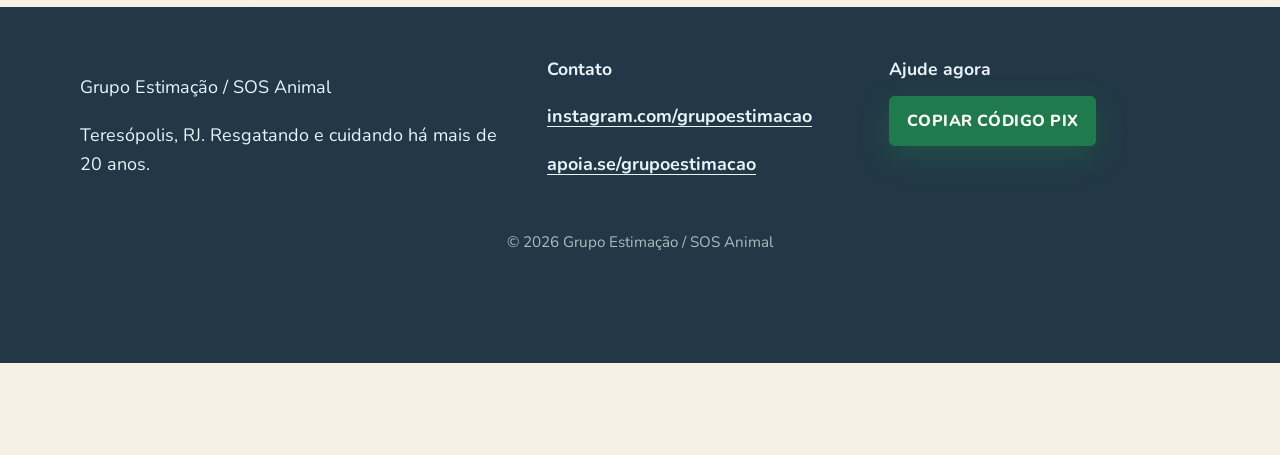
==== commit e345af1b: "Add scroll reveal animations for a livelier page. Co-authored-by: Cursor <cursoragent@cursor.com>" ====
--- a/index.html
+++ b/index.html
@@ -8,7 +8,7 @@
   <link rel="preconnect" href="https://fonts.googleapis.com">
   <link rel="preconnect" href="https://fonts.gstatic.com" crossorigin>
   <link href="https://fonts.googleapis.com/css2?family=Nunito:wght@400;600;700;800&display=swap" rel="stylesheet">
-  <link rel="stylesheet" href="css/style.css?v=6">
+  <link rel="stylesheet" href="css/style.css?v=8">
 </head>
 <body>
   <a class="skip-link" href="#conteudo" data-i18n="a11y.skip">Ir para o conteúdo</a>
@@ -225,9 +225,9 @@
   </div>
 
   <script src="js/i18n.js"></script>
-  <script src="js/main.js"></script>
+  <script src="js/main.js?v=8"></script>
   <script src="js/charts.js"></script>
-  <script src="js/expenses.js"></script>
+  <script src="js/expenses.js?v=8"></script>
   <script src="js/animals.js?v=7"></script>
 </body>
 </html>
--- a/css/style.css
+++ b/css/style.css
@@ -942,3 +942,46 @@
     transition: none !important;
   }
 }
+
+/* Scroll reveal */
+@media (prefers-reduced-motion: no-preference) {
+  .js-scroll .reveal {
+    opacity: 0;
+    transform: translateY(1.5rem);
+    transition:
+      opacity 0.75s ease,
+      transform 0.75s ease;
+    transition-delay: var(--reveal-delay, 0s);
+    will-change: opacity, transform;
+  }
+
+  .js-scroll .reveal.is-visible {
+    opacity: 1;
+    transform: translateY(0);
+  }
+
+  .js-scroll .marquee.reveal {
+    transform: translateY(1rem);
+  }
+
+  .js-scroll .marquee.reveal.is-visible {
+    transform: translateY(0);
+  }
+
+  .js-scroll .chart-card.reveal {
+    transform: translateY(1.75rem) scale(0.98);
+  }
+
+  .js-scroll .chart-card.reveal.is-visible {
+    transform: translateY(0) scale(1);
+  }
+
+  #expensesBars .expense-fill {
+    width: 0 !important;
+    transition: width 1s ease;
+  }
+
+  #expensesBars.is-inview .expense-fill {
+    width: var(--bar-w) !important;
+  }
+}
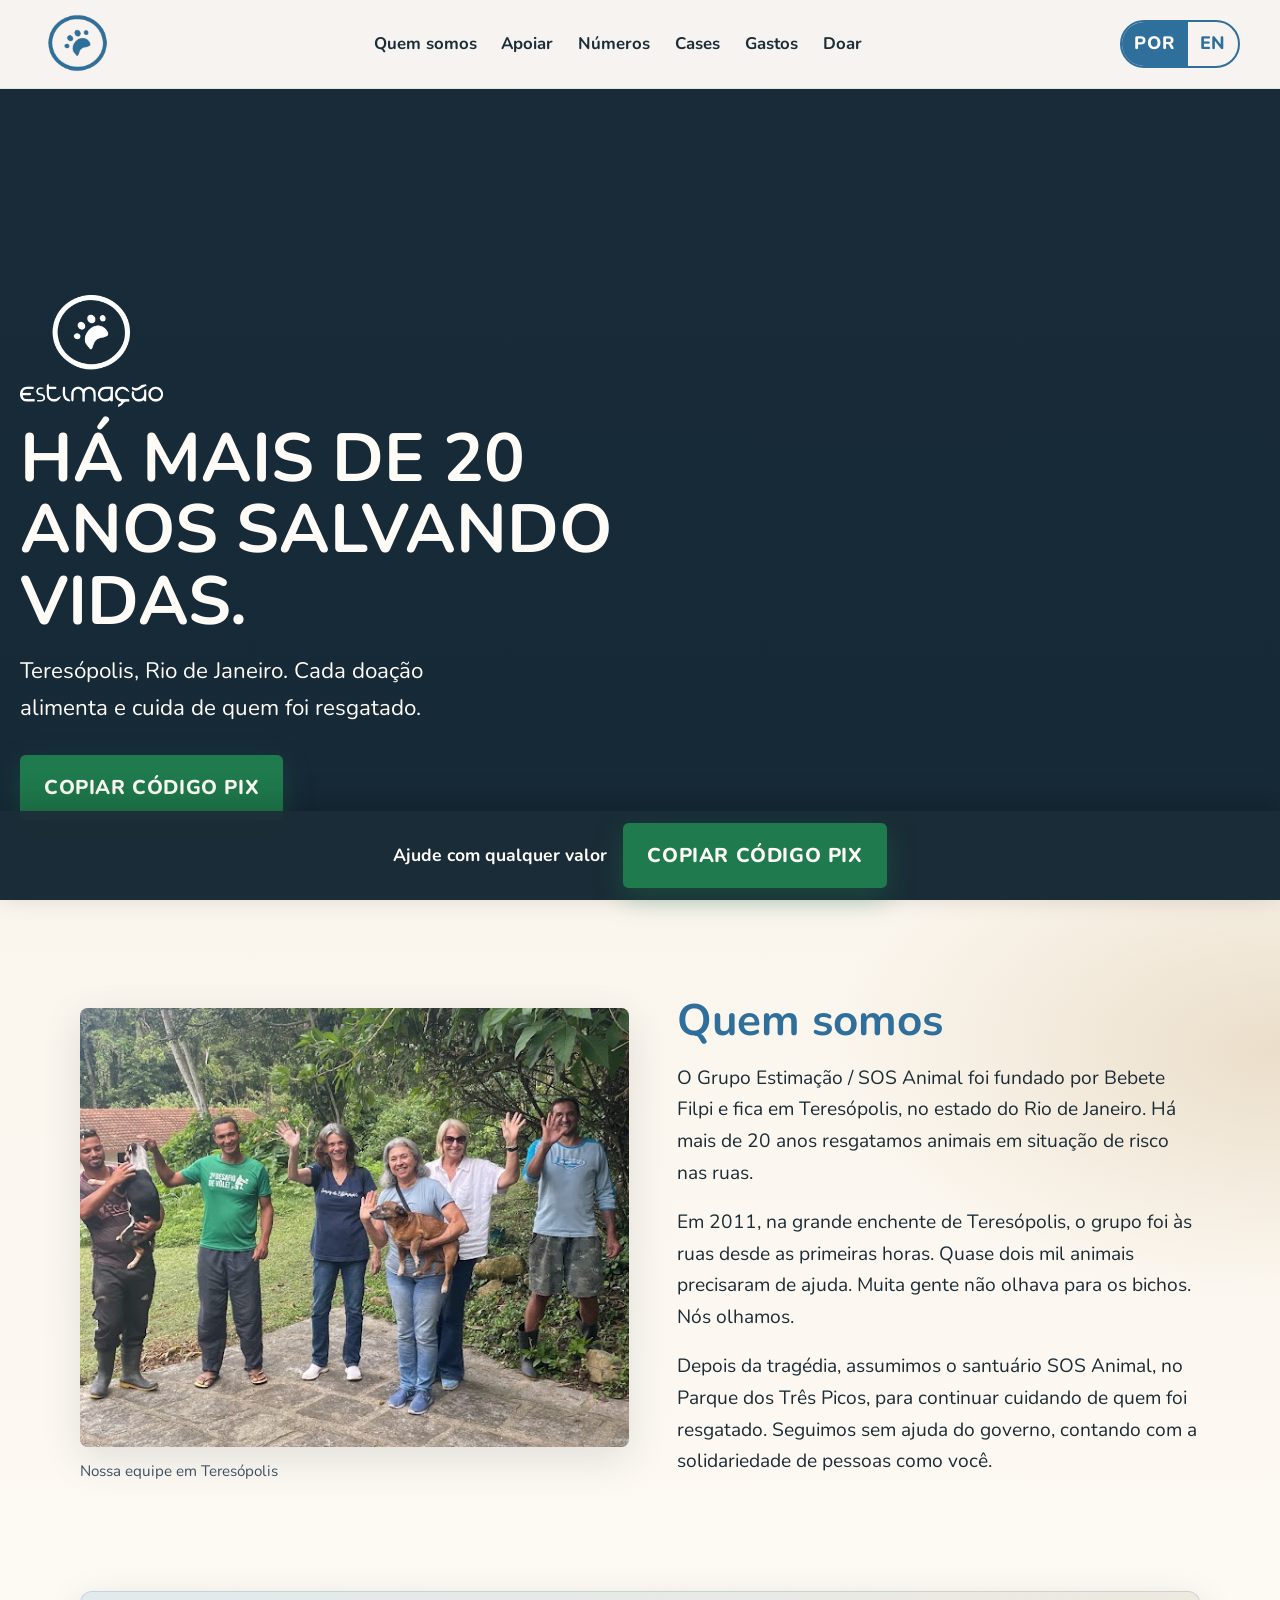
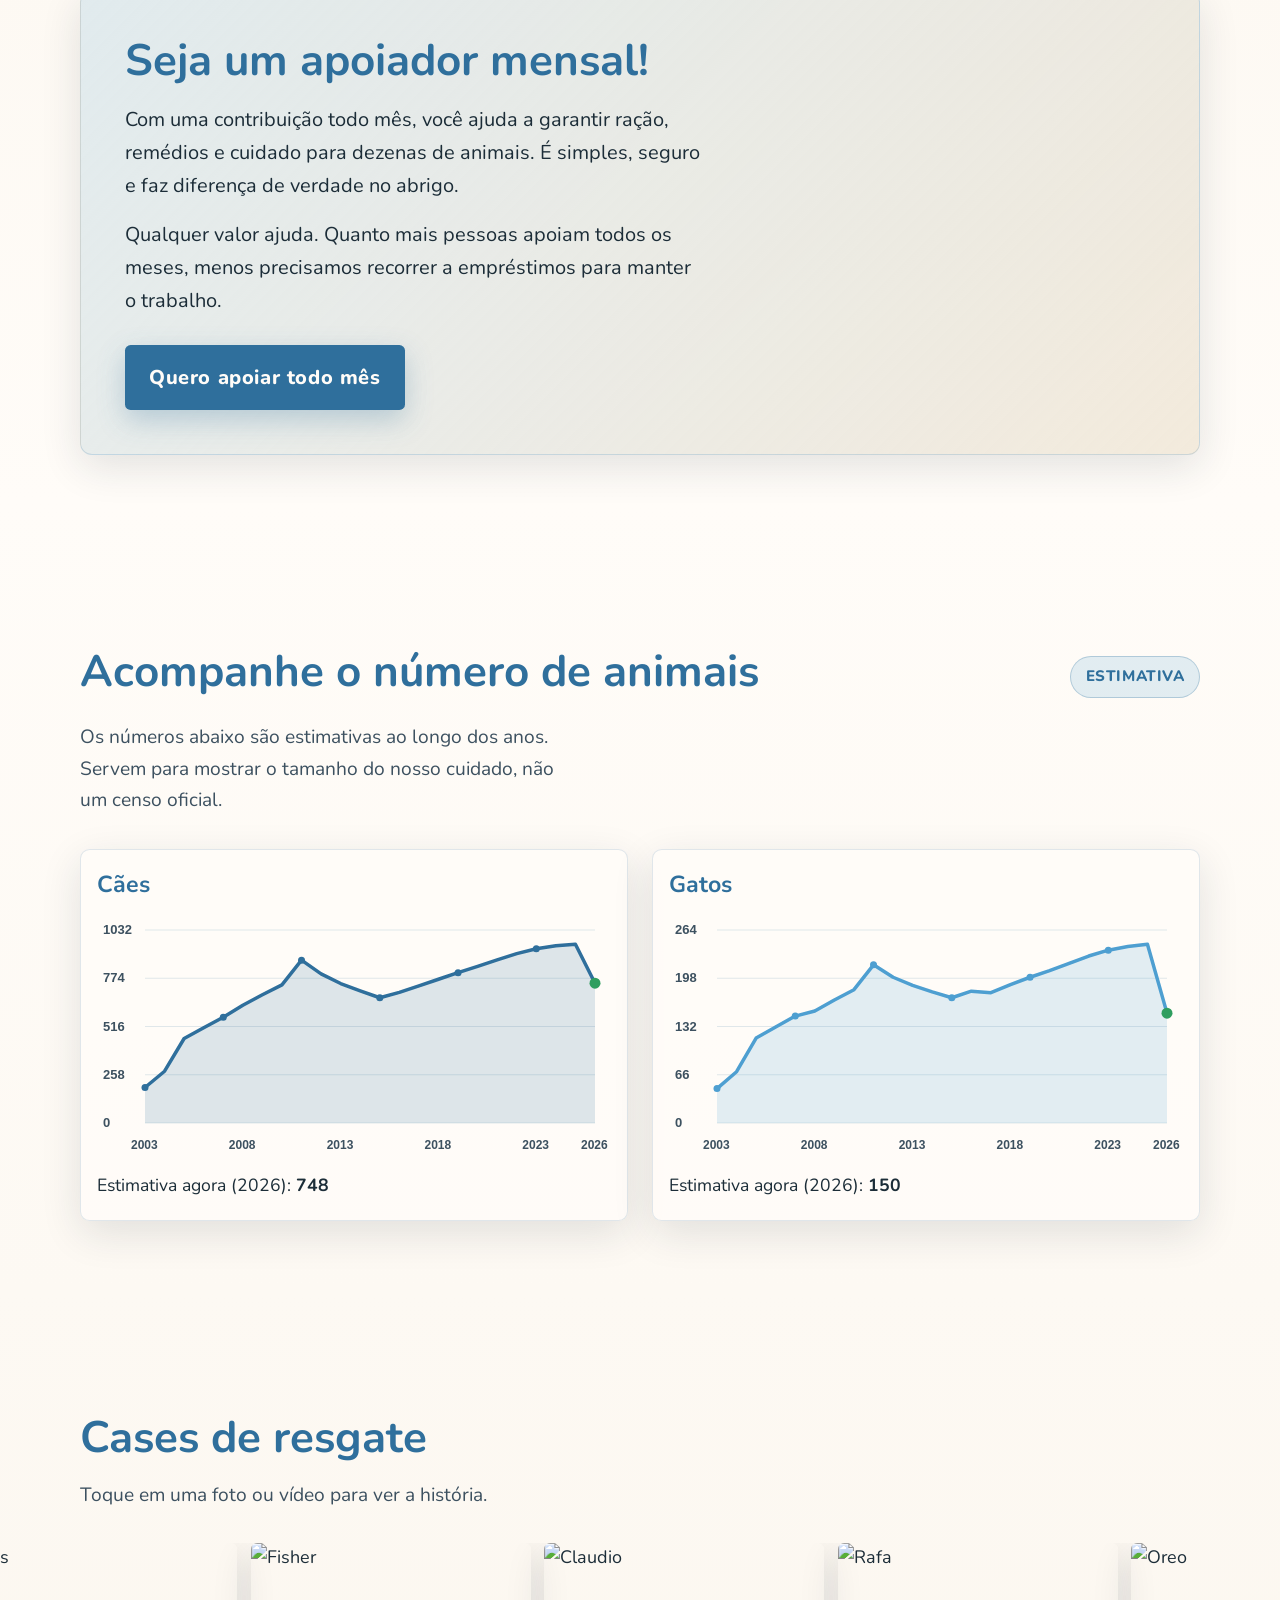
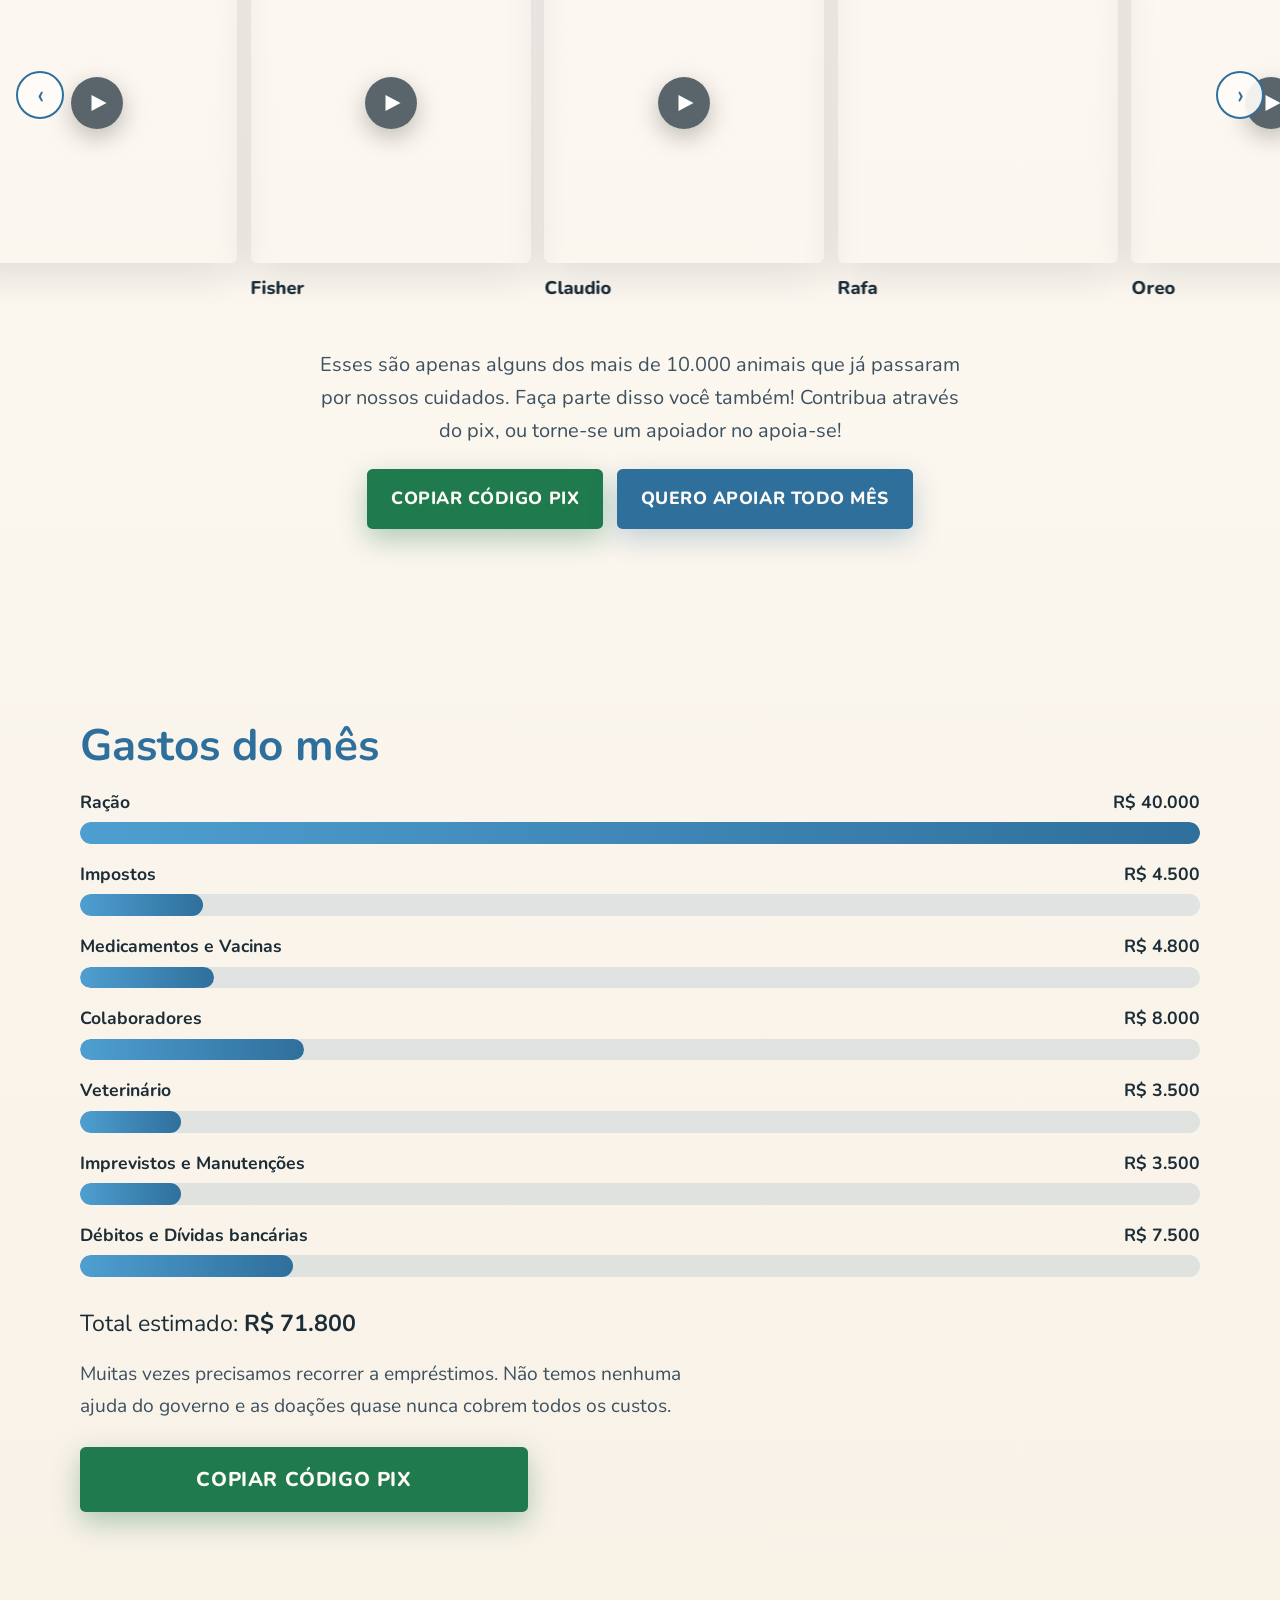
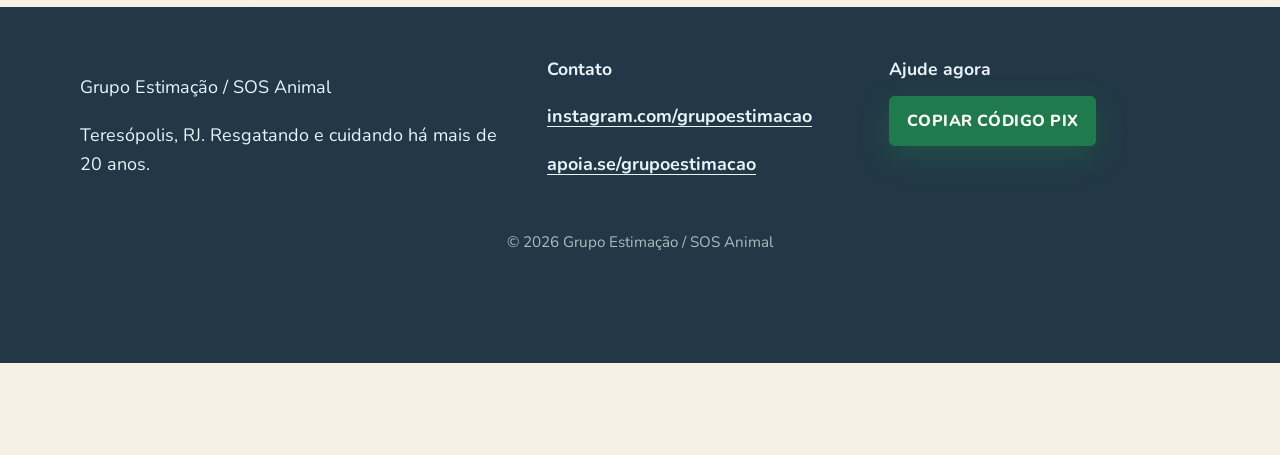
==== commit 426fb887: "Add favicon from the blue paw logo mark. Co-authored-by: Cursor <cursoragent@cursor.com>" ====
--- a/index.html
+++ b/index.html
@@ -5,6 +5,10 @@
   <meta name="viewport" content="width=device-width, initial-scale=1.0">
   <title>Grupo Estimação / SOS Animal</title>
   <meta name="description" content="Há mais de 20 anos salvando vidas em Teresópolis. Doe via PIX e ajude cães e gatos resgatados.">
+  <link rel="icon" href="favicon.ico" sizes="any">
+  <link rel="icon" type="image/png" sizes="32x32" href="assets/favicon-32.png">
+  <link rel="icon" type="image/png" sizes="16x16" href="assets/favicon-16.png">
+  <link rel="apple-touch-icon" sizes="180x180" href="apple-touch-icon.png">
   <link rel="preconnect" href="https://fonts.googleapis.com">
   <link rel="preconnect" href="https://fonts.gstatic.com" crossorigin>
   <link href="https://fonts.googleapis.com/css2?family=Nunito:wght@400;600;700;800&display=swap" rel="stylesheet">
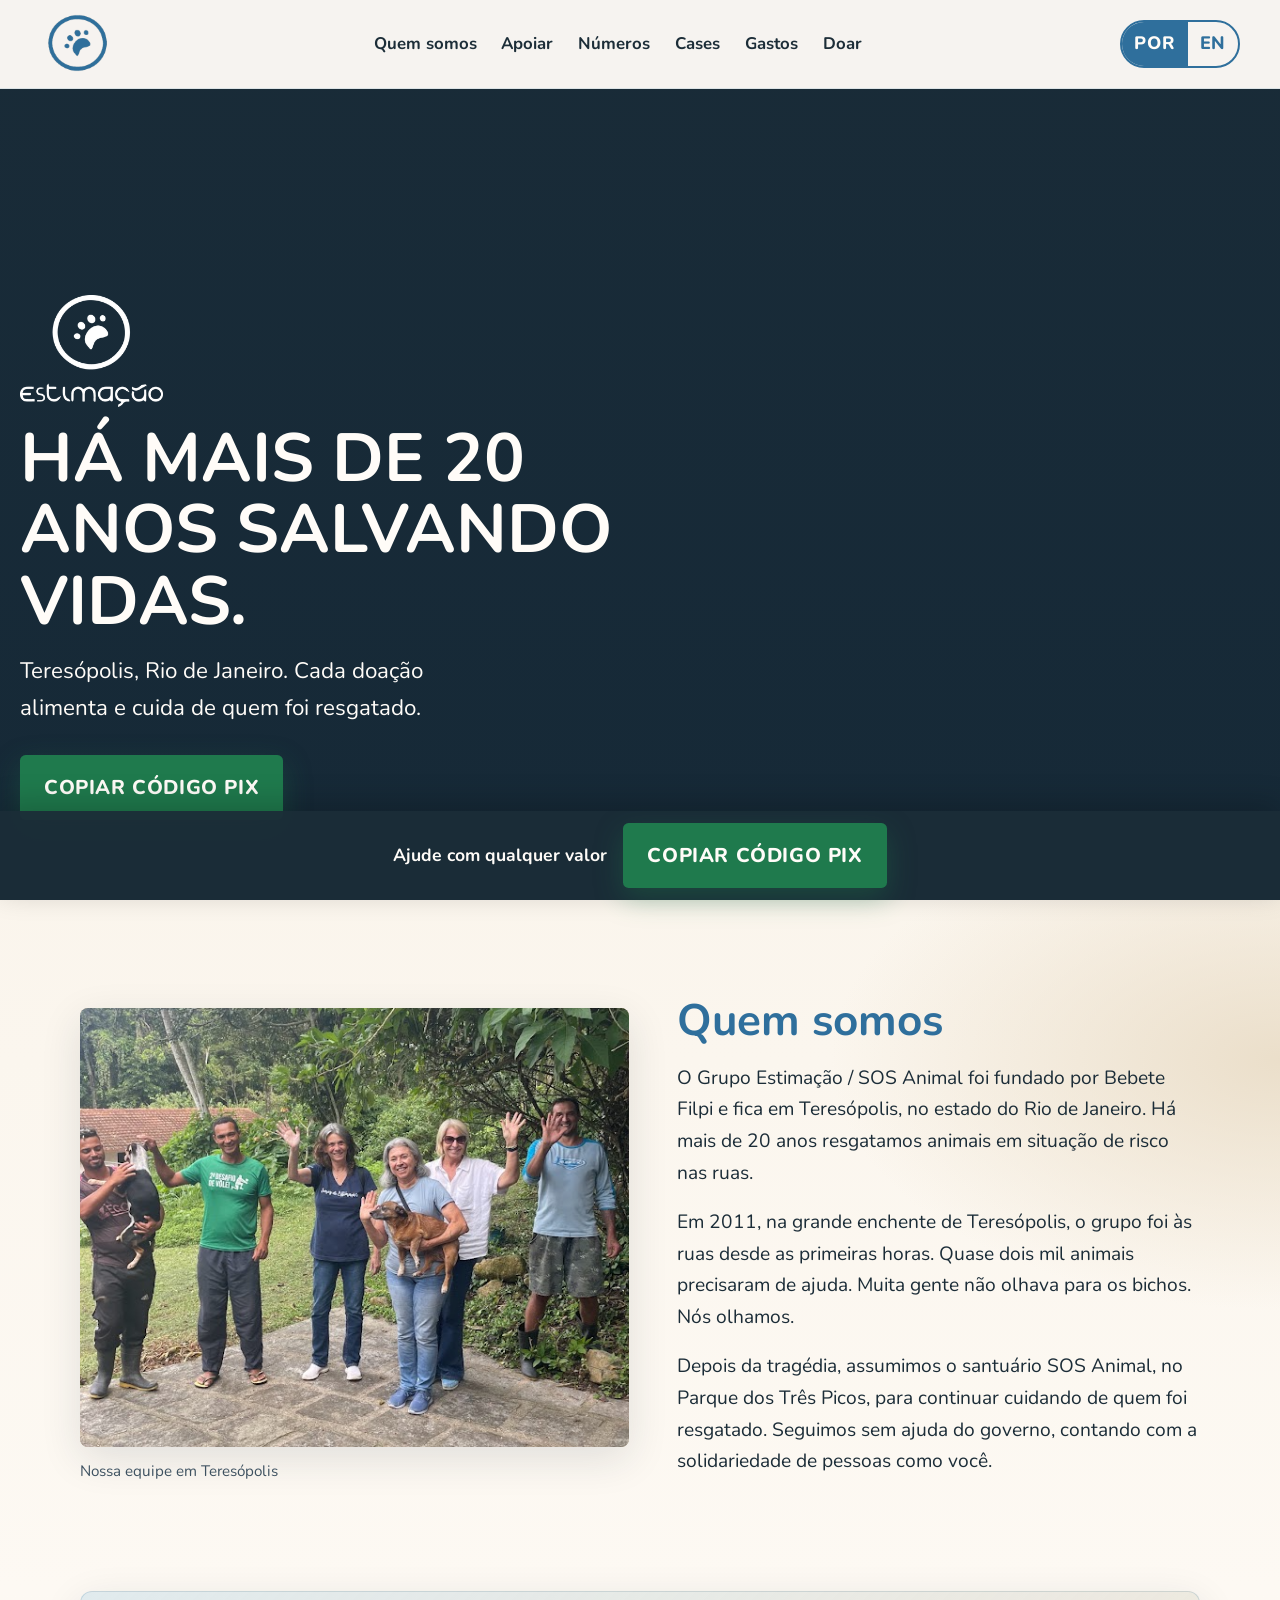
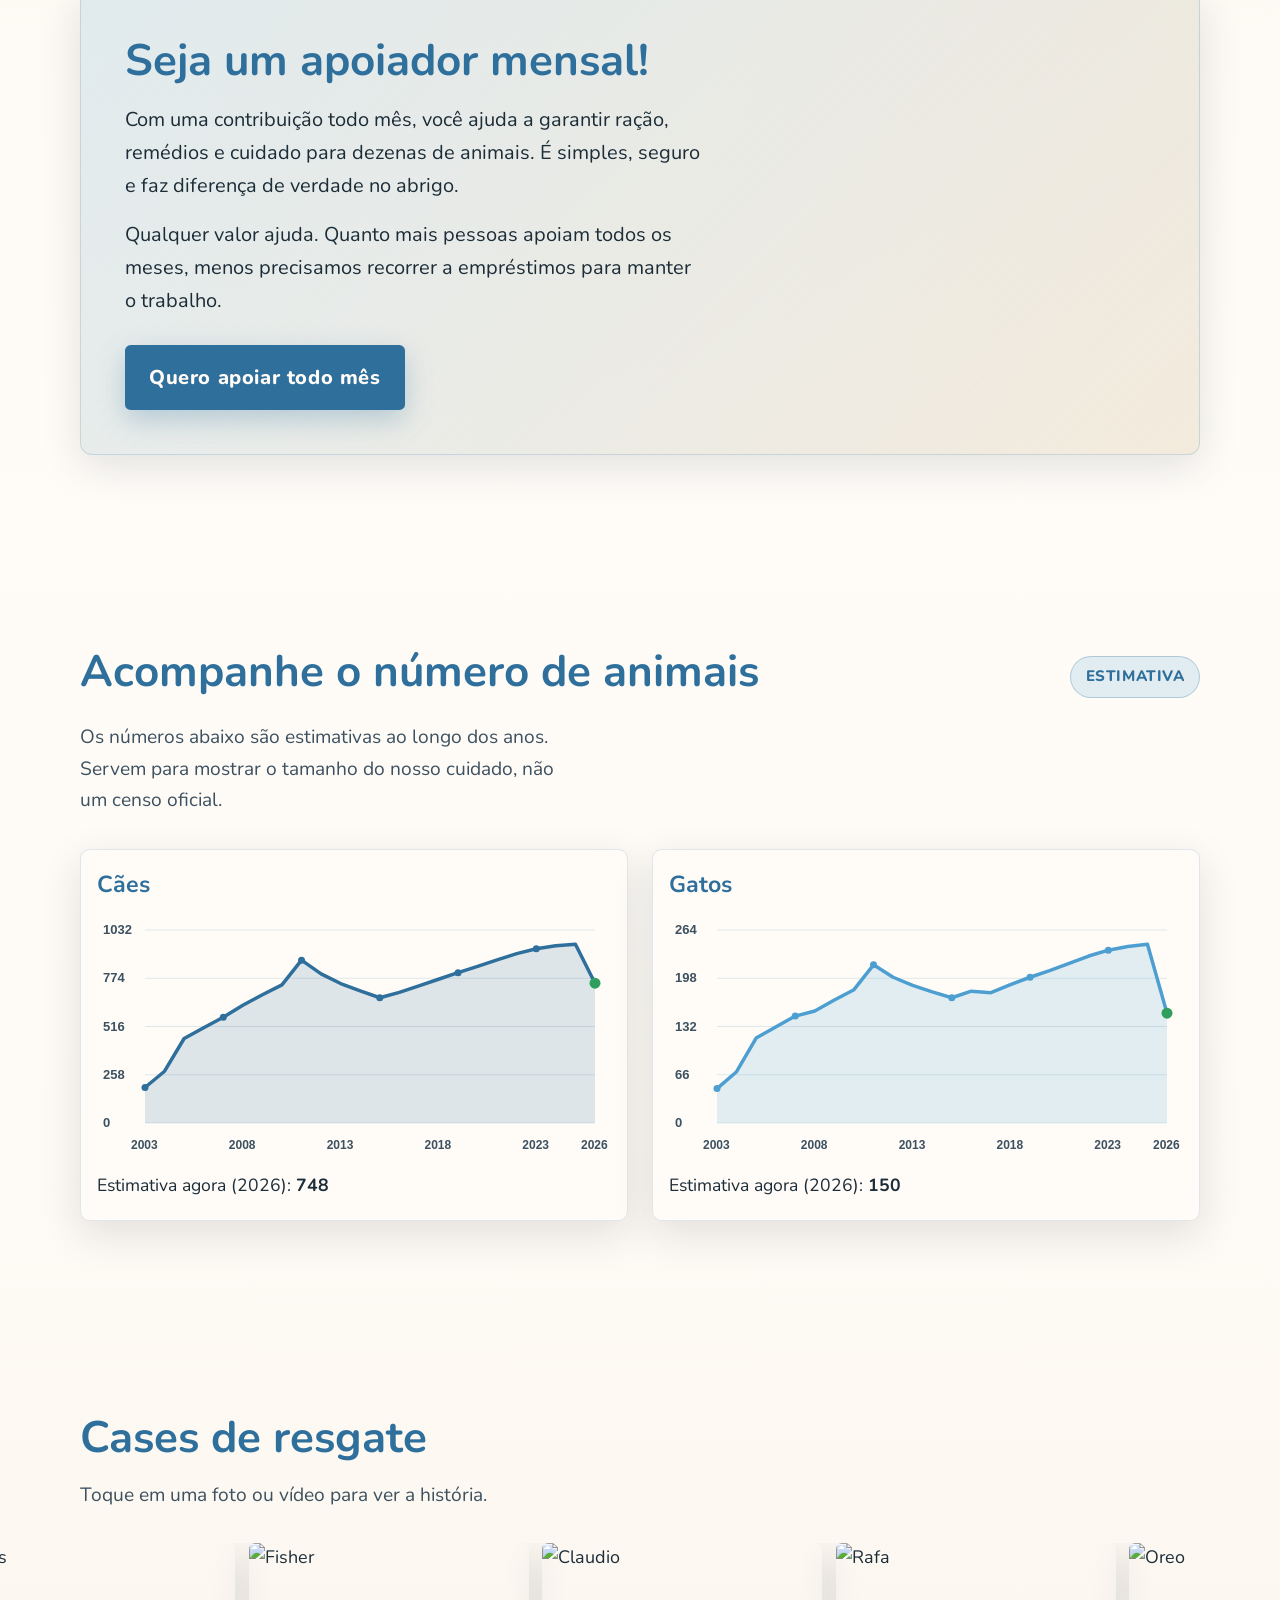
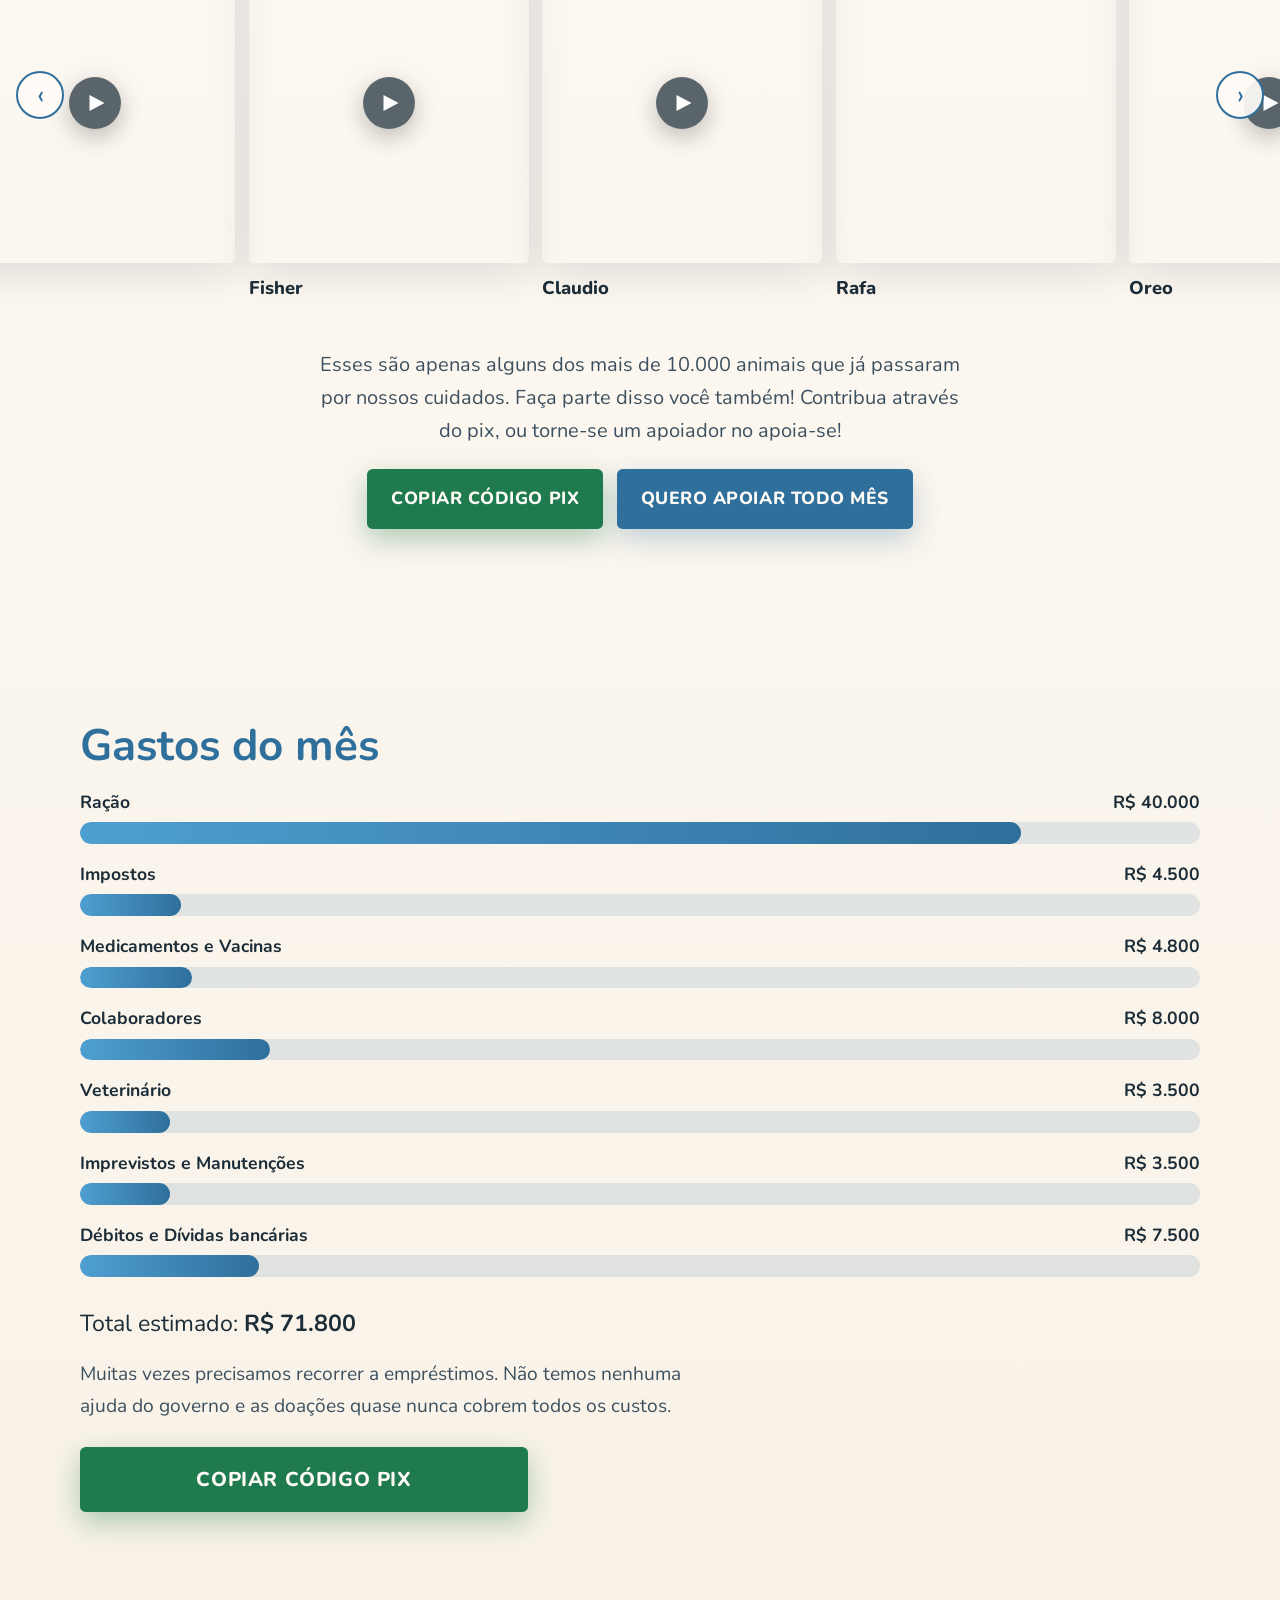
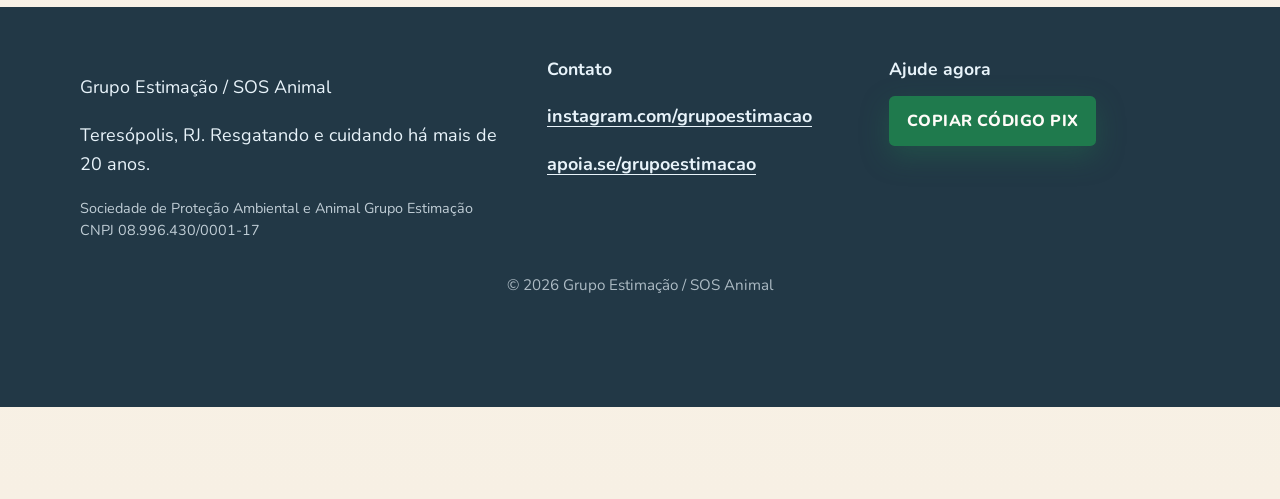
==== commit f0e4530d: "Atualiza gastos e identificação da ONG" ====
--- a/index.html
+++ b/index.html
@@ -187,6 +187,7 @@
       <div>
         <p class="footer-brand">Grupo Estimação / SOS Animal</p>
         <p data-i18n="footer.tagline">Teresópolis, RJ. Resgatando e cuidando há mais de 20 anos.</p>
+        <p class="footer-legal">Sociedade de Proteção Ambiental e Animal Grupo Estimação<br>CNPJ 08.996.430/0001-17</p>
       </div>
       <div>
         <h3 data-i18n="footer.contact">Contato</h3>
--- a/css/style.css
+++ b/css/style.css
@@ -716,6 +716,13 @@
   font-size: 0.95rem;
 }
 
+.footer-legal {
+  margin: 1rem 0 0;
+  font-size: 0.9rem;
+  line-height: 1.5;
+  opacity: 0.8;
+}
+
 .pix-bar {
   position: fixed;
   left: 0;
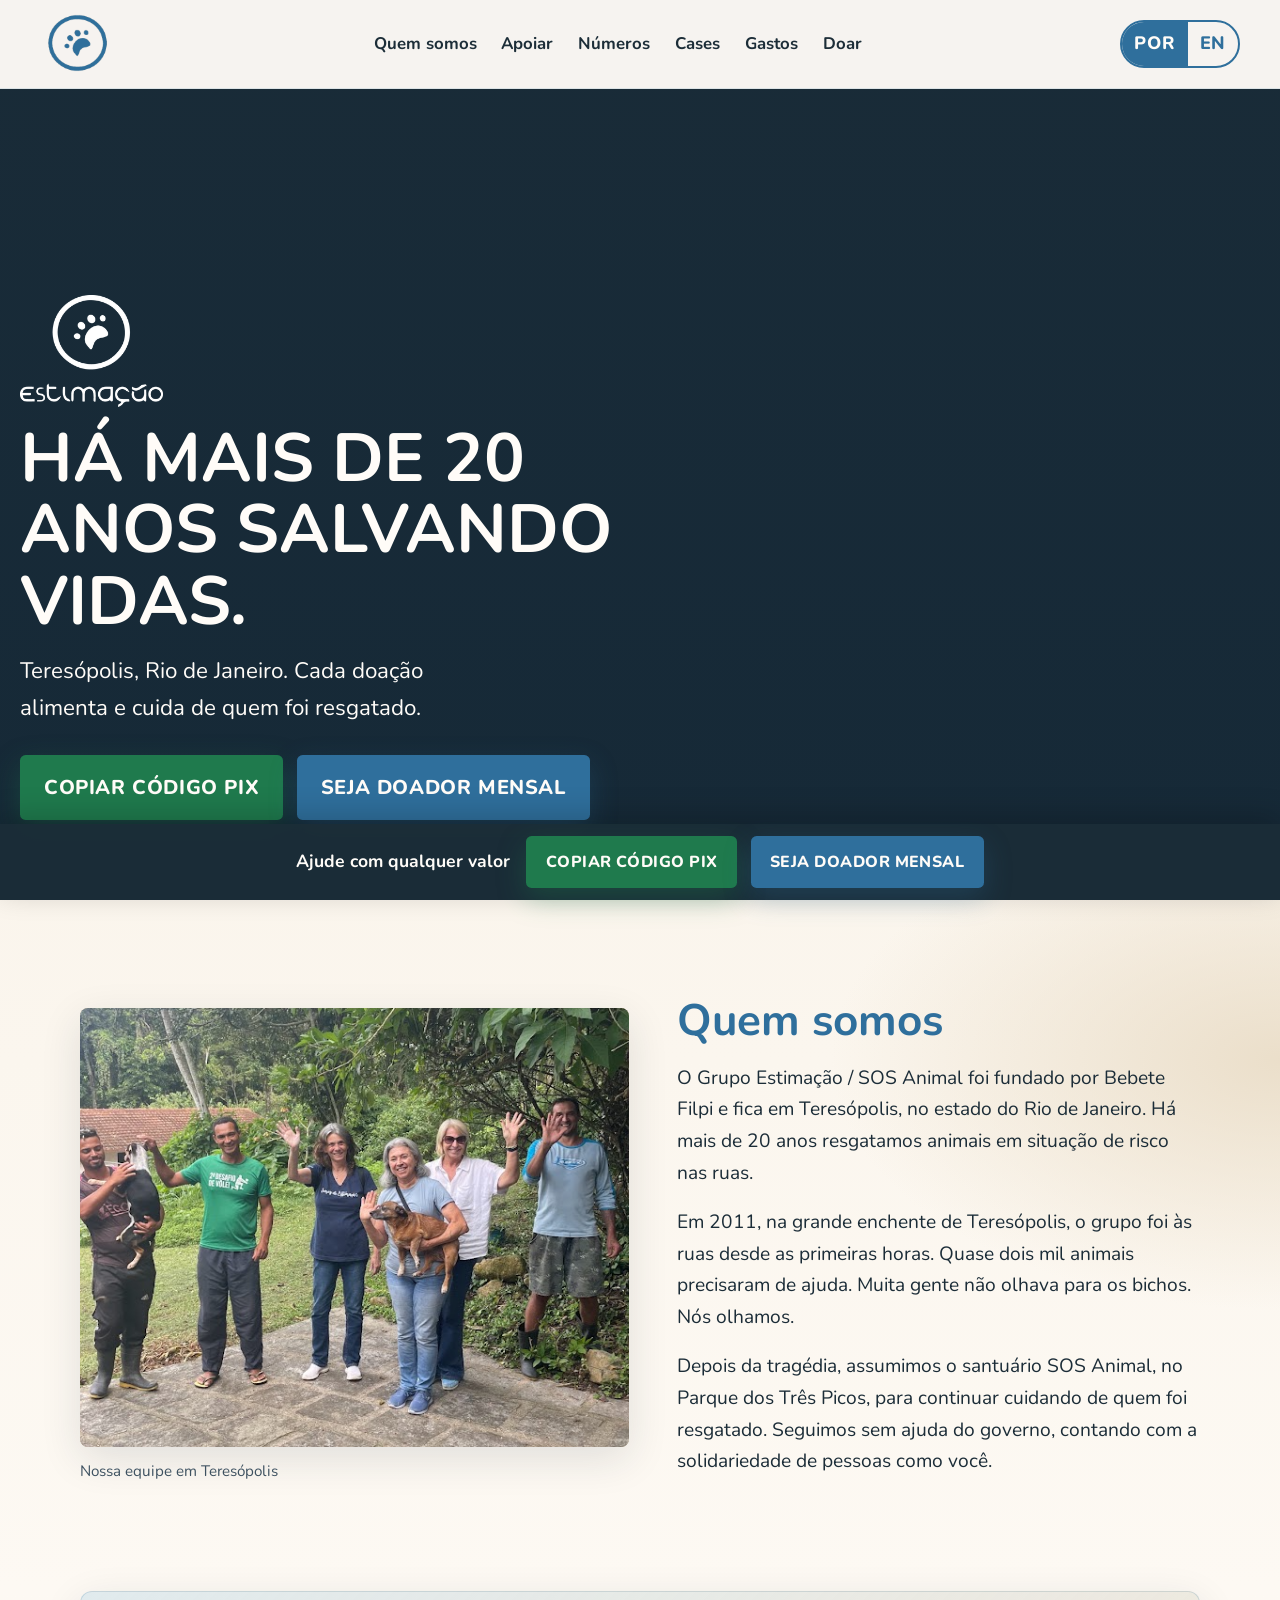
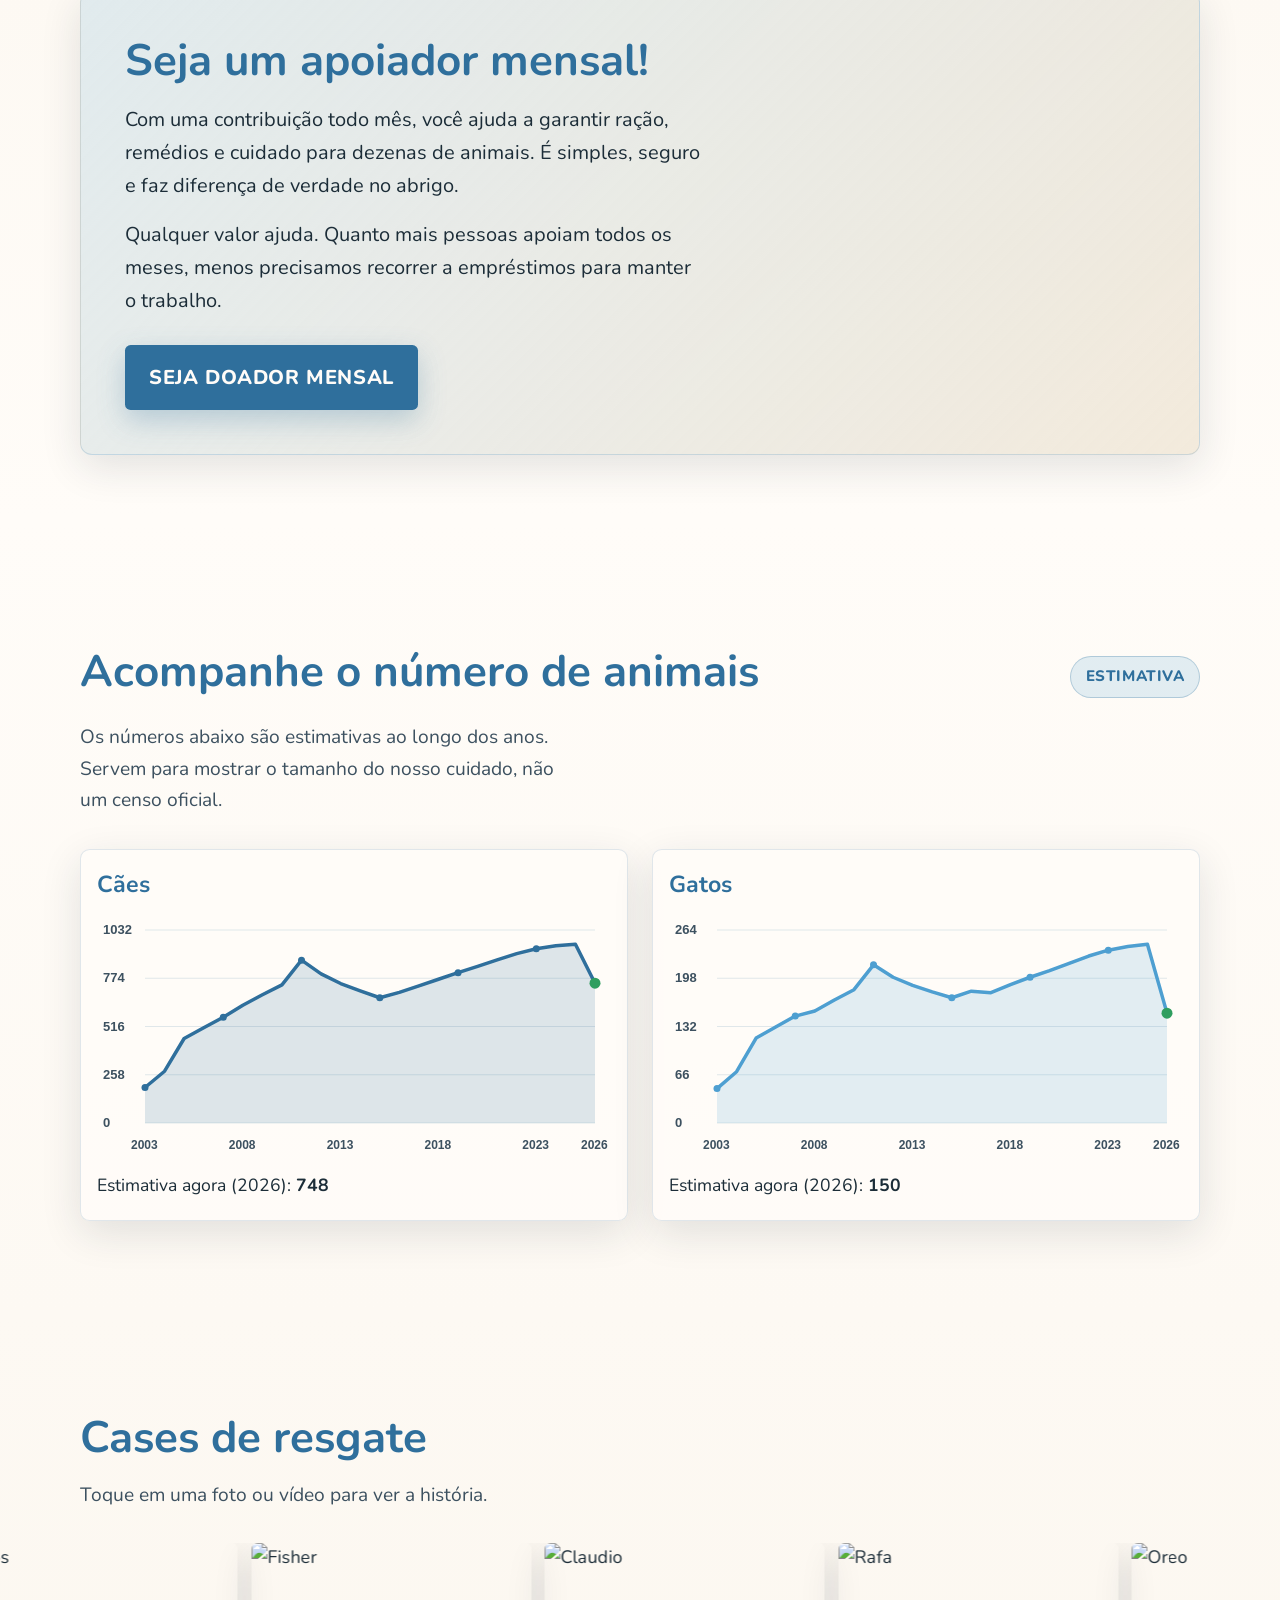
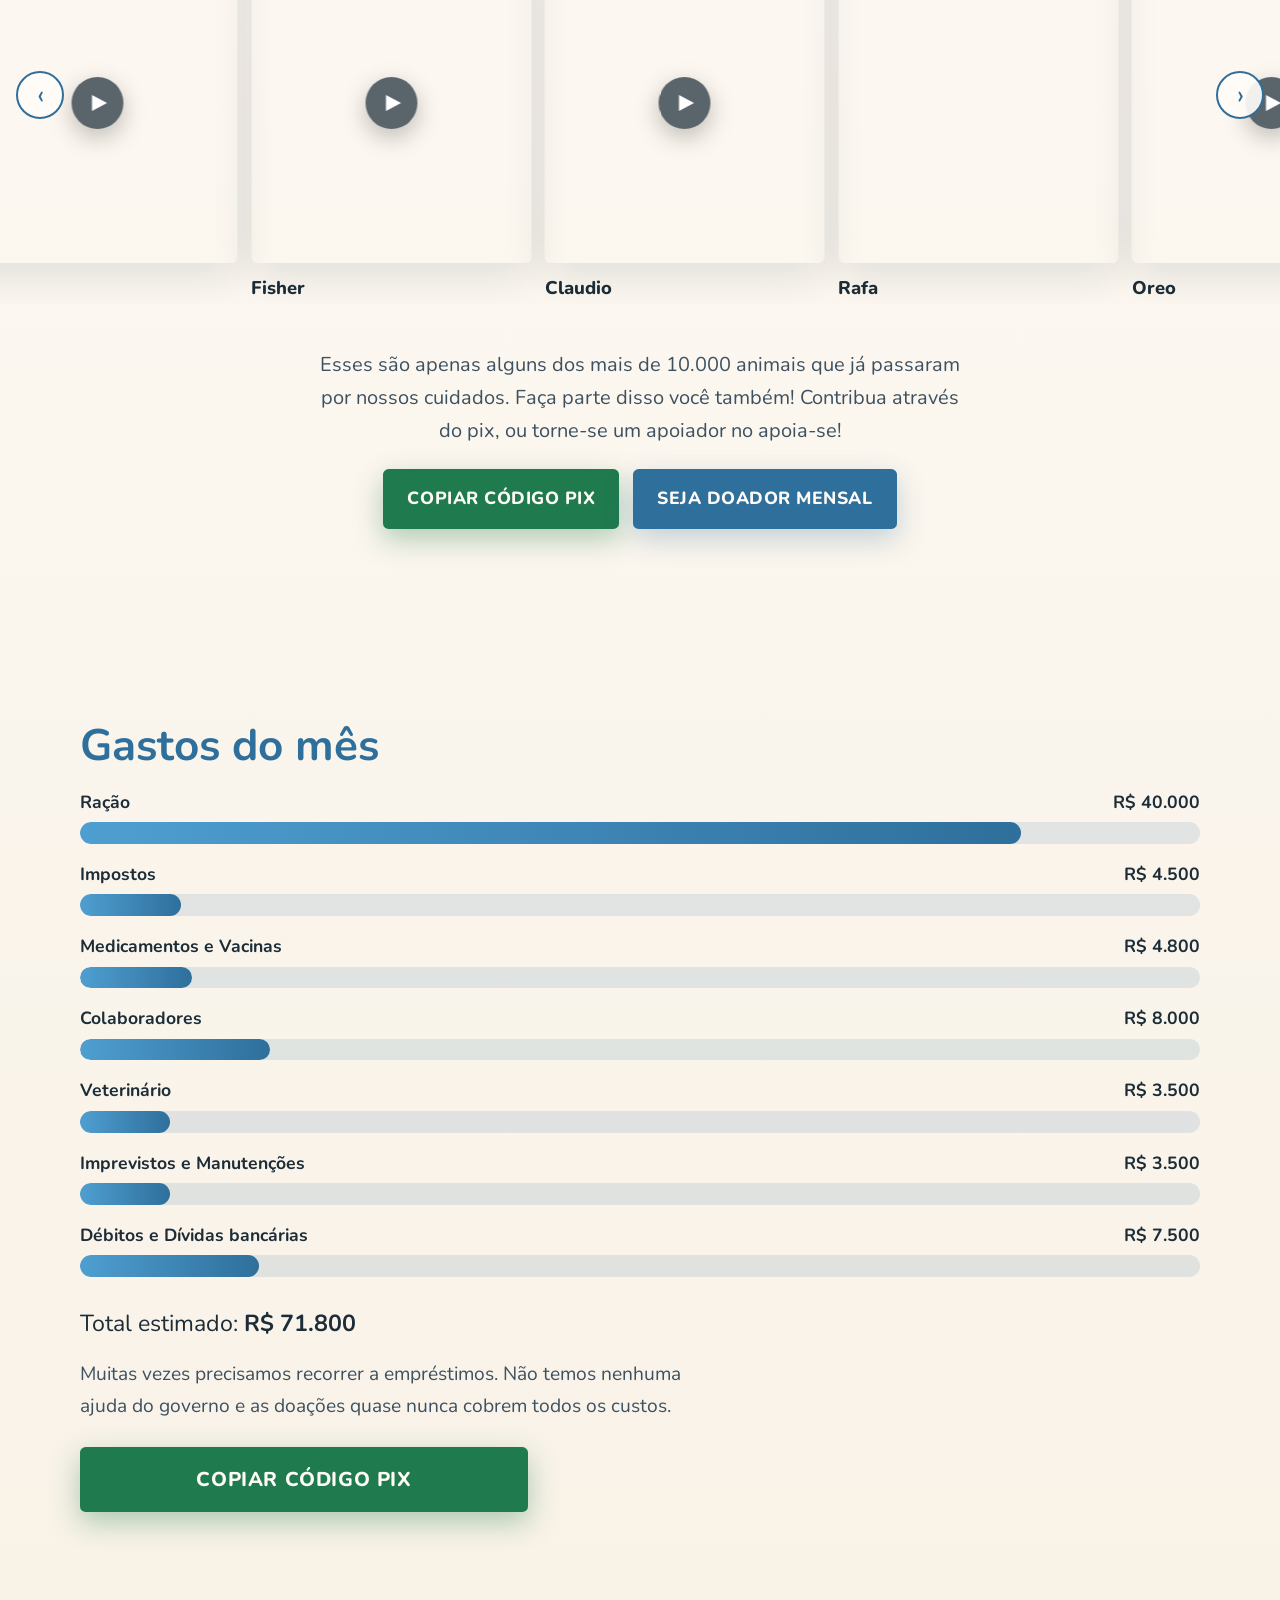
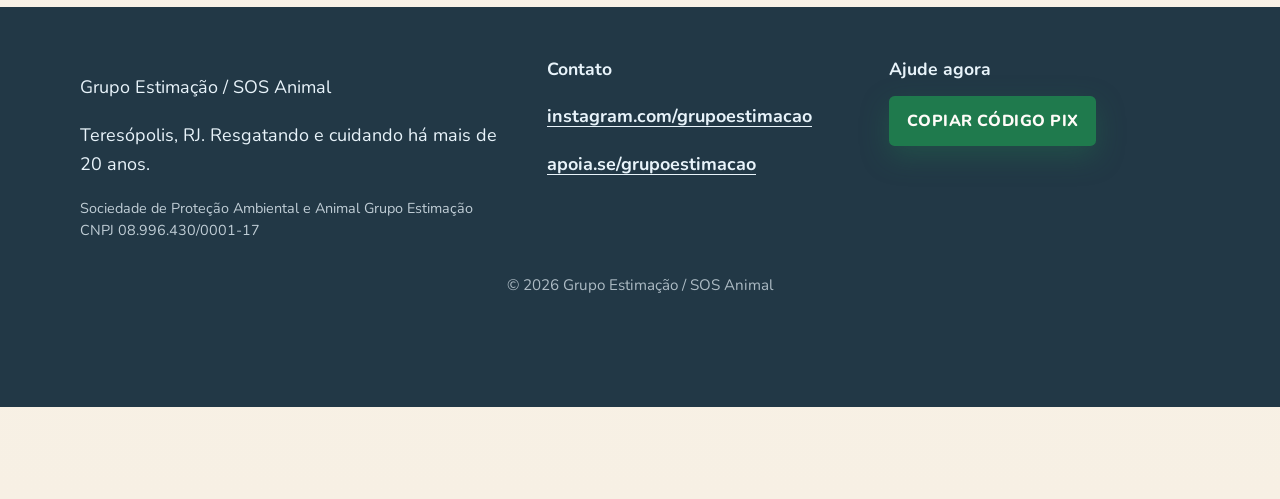
==== commit 320e668b: "Destaca doação mensal nas chamadas" ====
--- a/index.html
+++ b/index.html
@@ -77,7 +77,10 @@
         </p>
         <h1 class="hero-title" data-i18n="hero.title">HÁ MAIS DE 20 ANOS SALVANDO VIDAS.</h1>
         <p class="hero-lead" data-i18n="hero.lead">Teresópolis, Rio de Janeiro. Cada doação alimenta e cuida de quem foi resgatado.</p>
-        <button type="button" class="btn btn-pix" data-copy-pix data-i18n="pix.copy">COPIAR CÓDIGO PIX</button>
+        <div class="hero-actions">
+          <button type="button" class="btn btn-pix" data-copy-pix data-i18n="pix.copy">COPIAR CÓDIGO PIX</button>
+          <a class="btn btn-apoia" href="https://apoia.se/grupoestimacao" target="_blank" rel="noopener noreferrer" data-i18n="supporter.cta">SEJA DOADOR MENSAL</a>
+        </div>
       </div>
     </section>
 
@@ -115,7 +118,7 @@
           target="_blank"
           rel="noopener noreferrer"
           data-i18n="supporter.cta"
-        >Quero apoiar todo mês</a>
+        >SEJA DOADOR MENSAL</a>
       </div>
     </section>
 
@@ -166,7 +169,7 @@
             target="_blank"
             rel="noopener noreferrer"
             data-i18n="supporter.cta"
-          >Quero apoiar todo mês</a>
+          >SEJA DOADOR MENSAL</a>
         </div>
       </div>
     </section>
@@ -202,9 +205,12 @@
     <p class="footer-copy">© <span id="year"></span> Grupo Estimação / SOS Animal</p>
   </footer>
 
-  <div class="pix-bar" role="region" aria-label="Doação PIX">
+  <div class="pix-bar" role="region" aria-label="Opções de doação">
     <p class="pix-bar-text" data-i18n="pix.barHint">Ajude com qualquer valor</p>
-    <button type="button" class="btn btn-pix" data-copy-pix data-i18n="pix.copy">COPIAR CÓDIGO PIX</button>
+    <div class="pix-bar-actions">
+      <button type="button" class="btn btn-pix" data-copy-pix data-i18n="pix.copy">COPIAR CÓDIGO PIX</button>
+      <a class="btn btn-apoia" href="https://apoia.se/grupoestimacao" target="_blank" rel="noopener noreferrer" data-i18n="supporter.cta">SEJA DOADOR MENSAL</a>
+    </div>
   </div>
 
   <div class="toast" id="pixToast" role="status" aria-live="polite" hidden></div>
--- a/css/style.css
+++ b/css/style.css
@@ -281,6 +281,14 @@
   opacity: 0.95;
 }
 
+.hero-actions,
+.pix-bar-actions {
+  display: flex;
+  flex-wrap: wrap;
+  gap: 0.85rem;
+  align-items: center;
+}
+
 .btn {
   display: inline-flex;
   align-items: center;
@@ -442,6 +450,10 @@
 .btn-apoia:hover,
 .btn-apoia:focus-visible {
   background: #24587d;
+}
+
+.hero-actions .btn-apoia {
+  margin-top: 0;
 }
 
 .animals-cta-actions .btn-pix,
@@ -745,6 +757,17 @@
   margin: 0;
   font-weight: 700;
   font-size: 1.1rem;
+}
+
+.pix-bar-actions {
+  justify-content: center;
+}
+
+.pix-bar .btn {
+  min-height: 3.25rem;
+  margin-top: 0;
+  padding: 0.8rem 1.2rem;
+  font-size: 1rem;
 }
 
 .toast {
@@ -939,6 +962,19 @@
   .pix-bar-text {
     display: none;
   }
+
+  .pix-bar-actions {
+    width: 100%;
+    flex-wrap: nowrap;
+  }
+
+  .pix-bar .btn {
+    flex: 1 1 0;
+    min-width: 0;
+    padding: 0.7rem 0.5rem;
+    font-size: clamp(0.76rem, 3.2vw, 1rem);
+    line-height: 1.2;
+  }
 }
 
 @media (prefers-reduced-motion: reduce) {
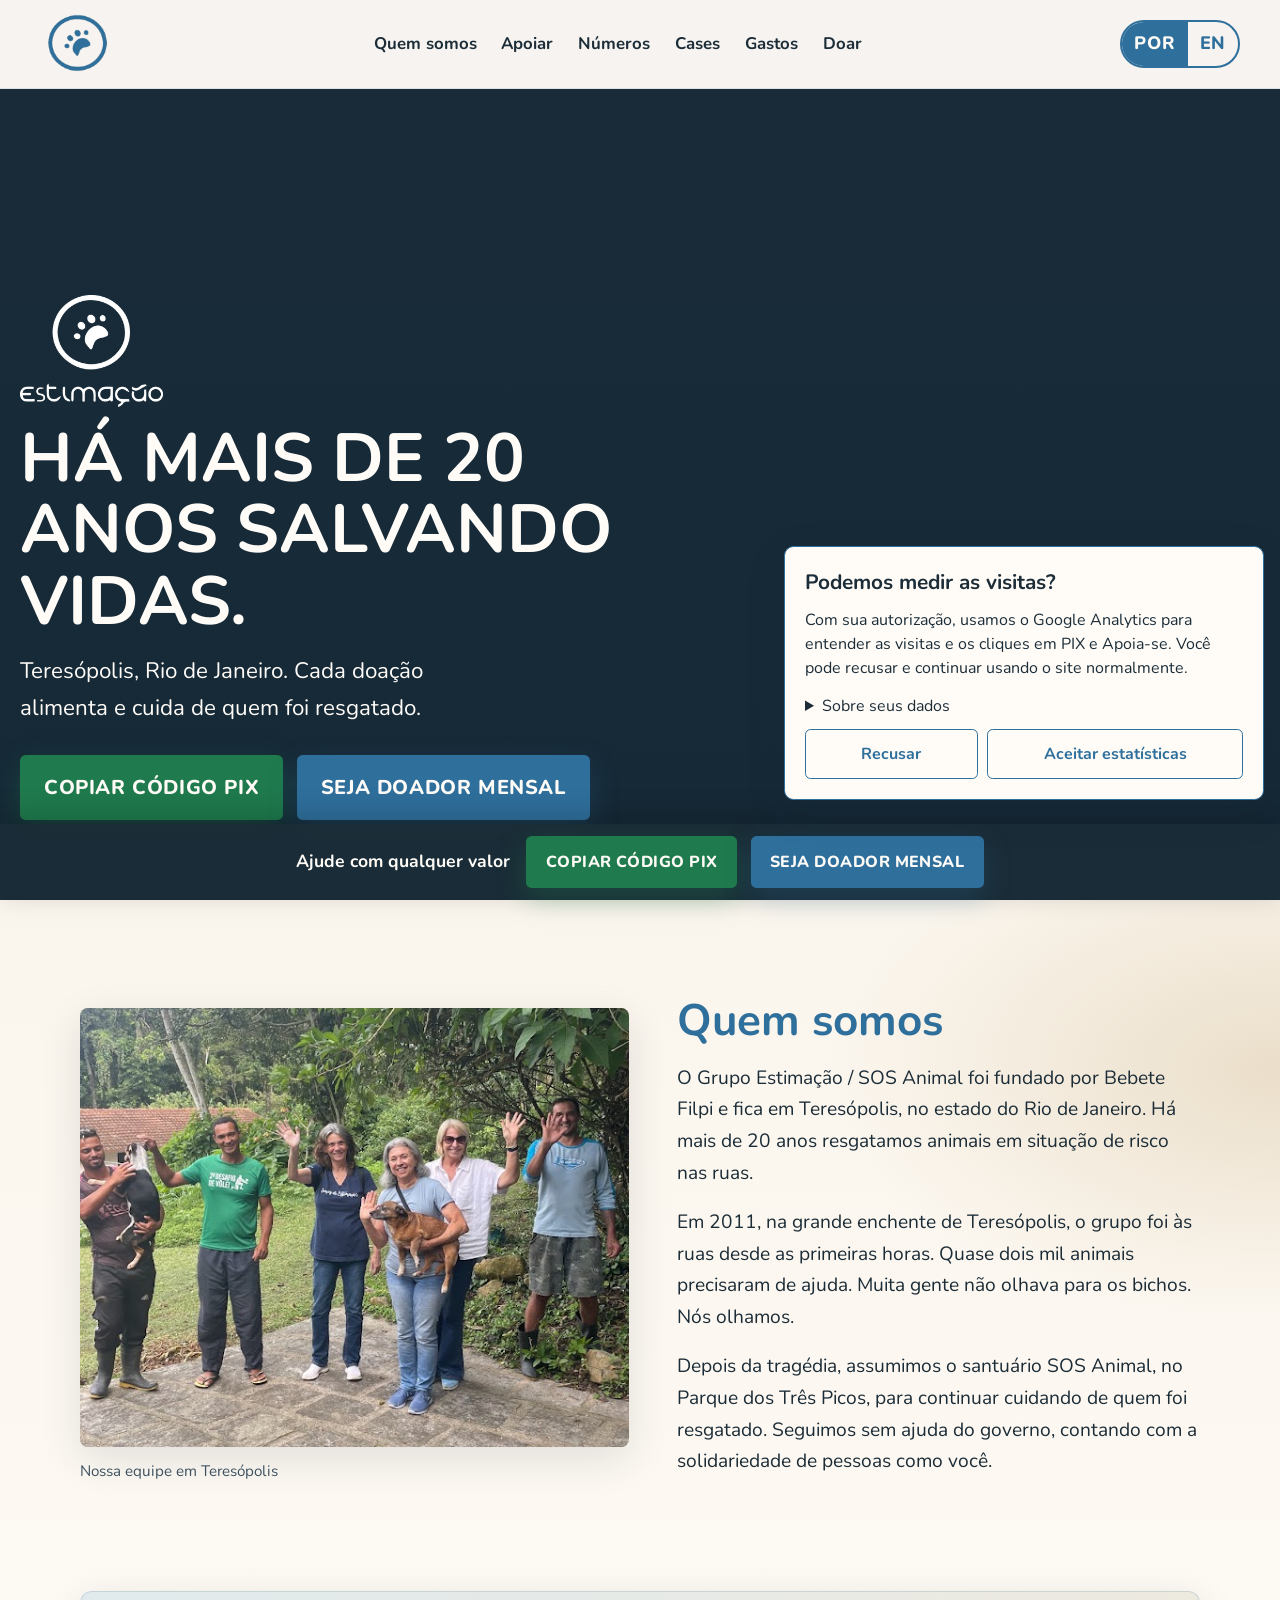
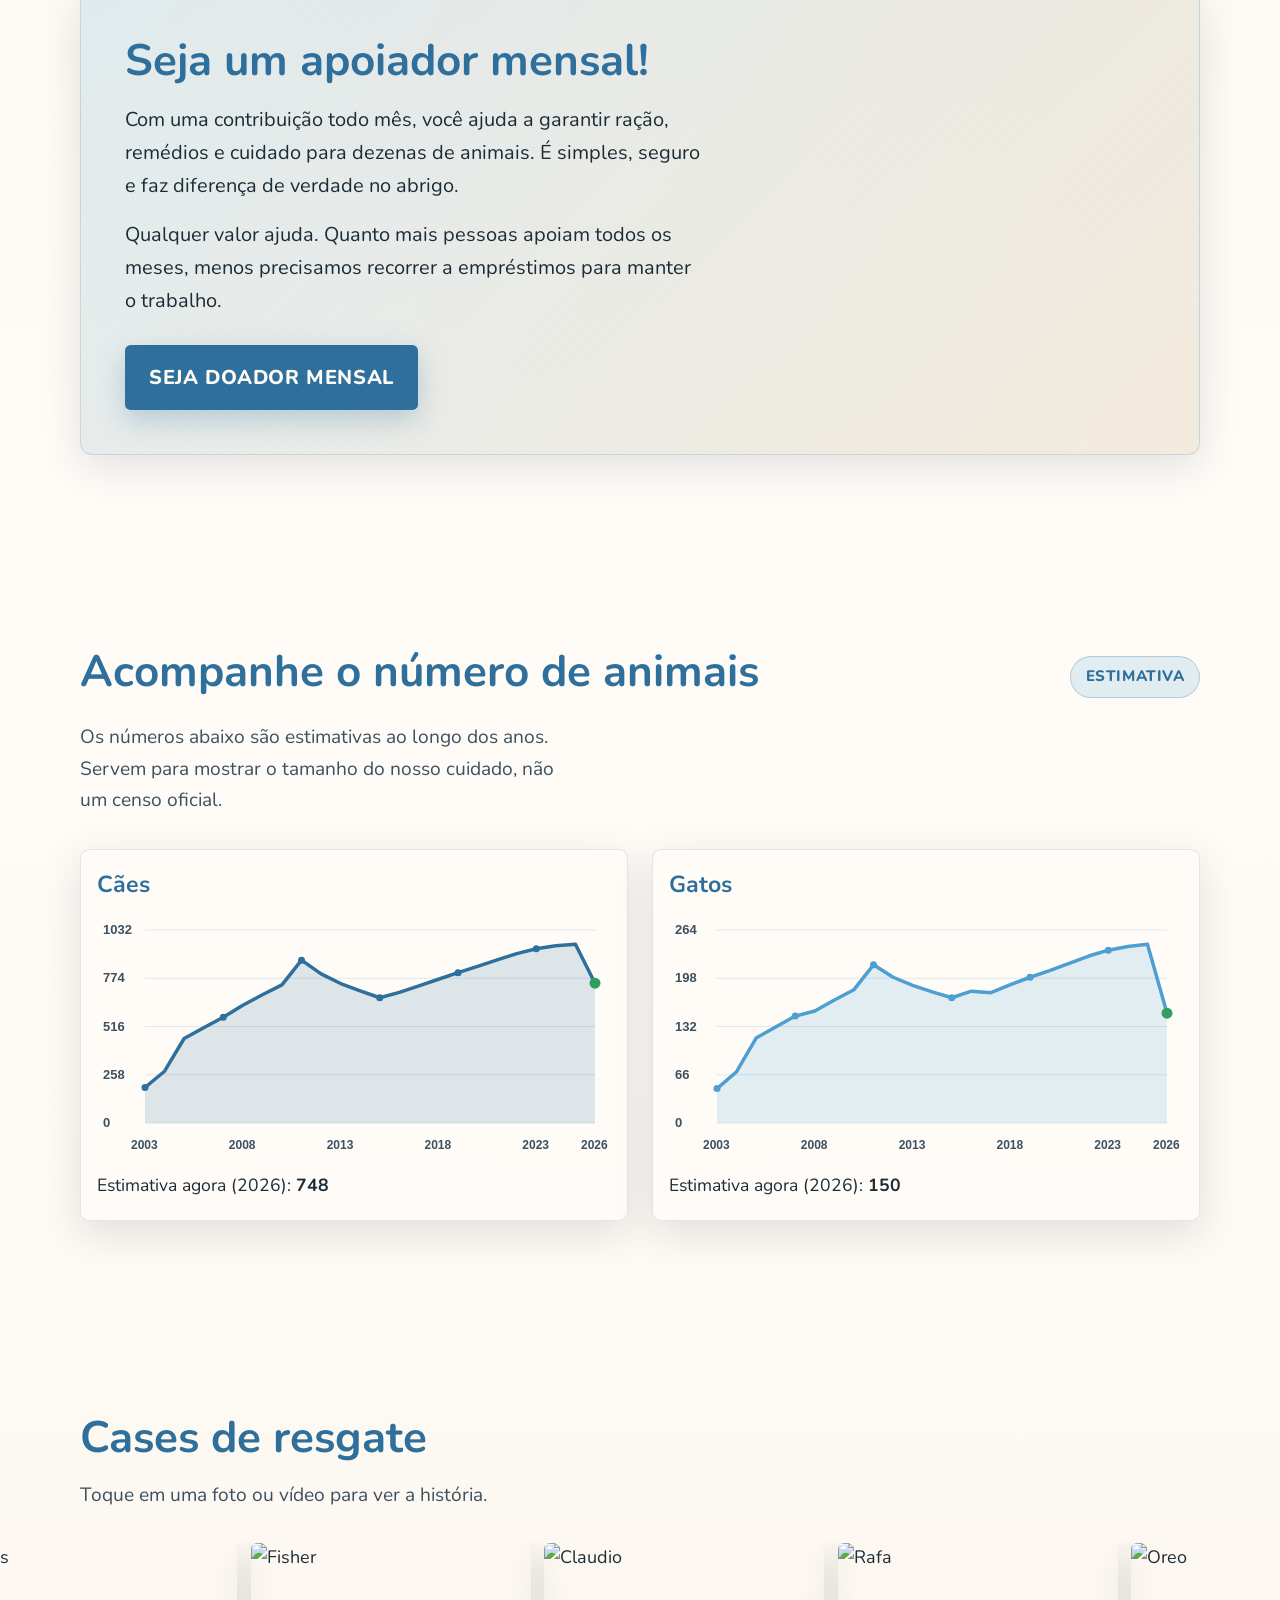
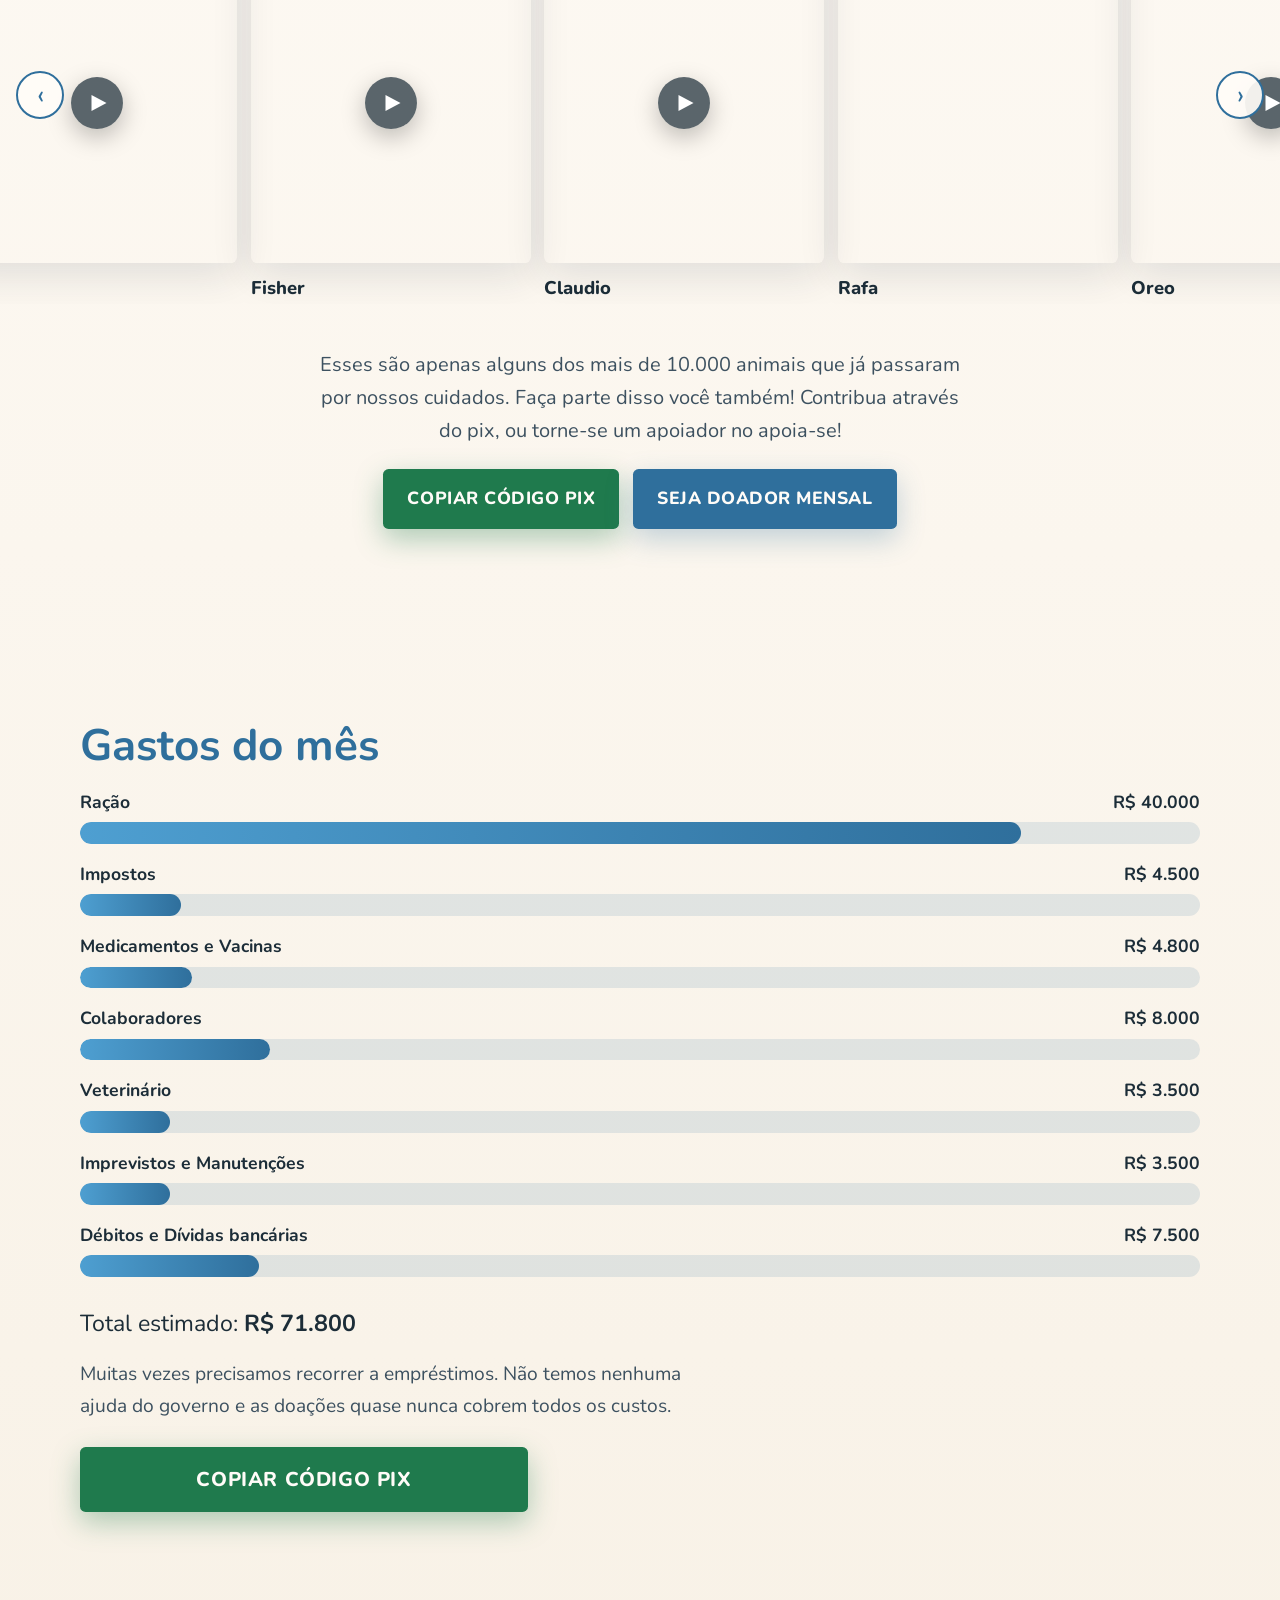
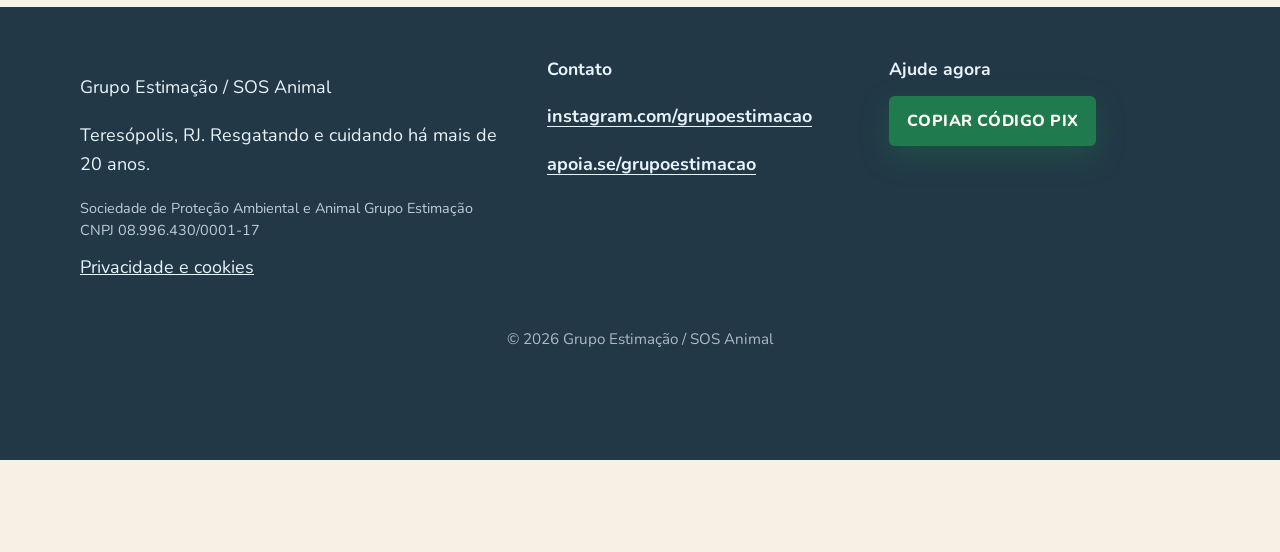
==== commit ae0436be: "Configura GA4 com consentimento e eventos de doação" ====
--- a/index.html
+++ b/index.html
@@ -12,7 +12,8 @@
   <link rel="preconnect" href="https://fonts.googleapis.com">
   <link rel="preconnect" href="https://fonts.gstatic.com" crossorigin>
   <link href="https://fonts.googleapis.com/css2?family=Nunito:wght@400;600;700;800&display=swap" rel="stylesheet">
-  <link rel="stylesheet" href="css/style.css?v=8">
+  <link rel="stylesheet" href="css/style.css?v=10">
+  <script src="js/analytics.js?v=1" defer></script>
 </head>
 <body>
   <a class="skip-link" href="#conteudo" data-i18n="a11y.skip">Ir para o conteúdo</a>
@@ -191,6 +192,7 @@
         <p class="footer-brand">Grupo Estimação / SOS Animal</p>
         <p data-i18n="footer.tagline">Teresópolis, RJ. Resgatando e cuidando há mais de 20 anos.</p>
         <p class="footer-legal">Sociedade de Proteção Ambiental e Animal Grupo Estimação<br>CNPJ 08.996.430/0001-17</p>
+        <button type="button" class="privacy-settings" id="privacySettings" data-i18n="privacy.settings">Privacidade e cookies</button>
       </div>
       <div>
         <h3 data-i18n="footer.contact">Contato</h3>
@@ -214,6 +216,21 @@
   </div>
 
   <div class="toast" id="pixToast" role="status" aria-live="polite" hidden></div>
+
+  <section class="cookie-panel" id="cookiePanel" aria-labelledby="cookieTitle" hidden>
+    <h2 id="cookieTitle" data-i18n="privacy.title">Podemos medir as visitas?</h2>
+    <p data-i18n="privacy.summary">Com sua autorização, usamos o Google Analytics para entender as visitas e os cliques em PIX e Apoia-se. Você pode recusar e continuar usando o site normalmente.</p>
+    <details>
+      <summary data-i18n="privacy.details">Sobre seus dados</summary>
+      <p data-i18n="privacy.description">A Sociedade de Proteção Ambiental e Animal Grupo Estimação (CNPJ 08.996.430/0001-17) usa essas estatísticas para melhorar o site. O Google recebe informações de navegação, dispositivo e origem da visita, associadas a identificadores de cookies. Não enviamos nome, e-mail ou dados de pagamento, nem ativamos publicidade personalizada. Os cookies de medição duram até 60 dias. Sua escolha fica salva neste navegador por até 180 dias e pode ser alterada em “Privacidade e cookies”, no rodapé. Ao recusar, interrompemos a medição neste navegador e removemos seus cookies do Analytics.</p>
+      <p><a href="https://policies.google.com/technologies/partner-sites" target="_blank" rel="noopener noreferrer" data-i18n="privacy.google">Como o Google usa esses dados</a></p>
+      <p data-i18n="privacy.services">O site também carrega fontes do Google Fonts e mídias do Cloudinary, e salva o idioma escolhido. Para falar com a ONG sobre privacidade, use o Instagram indicado no rodapé.</p>
+    </details>
+    <div class="cookie-actions">
+      <button type="button" class="btn" id="rejectAnalytics" data-i18n="privacy.reject">Recusar</button>
+      <button type="button" class="btn" id="acceptAnalytics" data-i18n="privacy.accept">Aceitar estatísticas</button>
+    </div>
+  </section>
 
   <div class="lightbox" id="animalLightbox" hidden aria-hidden="true">
     <div class="lightbox-backdrop" data-lightbox-close></div>
@@ -235,8 +252,8 @@
     </div>
   </div>
 
-  <script src="js/i18n.js"></script>
-  <script src="js/main.js?v=8"></script>
+  <script src="js/i18n.js?v=10"></script>
+  <script src="js/main.js?v=10"></script>
   <script src="js/charts.js"></script>
   <script src="js/expenses.js?v=8"></script>
   <script src="js/animals.js?v=7"></script>
--- a/css/style.css
+++ b/css/style.css
@@ -793,6 +793,54 @@
   display: none;
 }
 
+.privacy-settings {
+  border: 0;
+  background: transparent;
+  color: inherit;
+  padding: 0.75rem 0;
+  font: inherit;
+  text-decoration: underline;
+  cursor: pointer;
+}
+
+.cookie-panel[hidden] { display: none; }
+
+.cookie-panel {
+  position: fixed;
+  z-index: 180;
+  bottom: calc(var(--pix-bar-h) + 1.5rem);
+  right: 1rem;
+  width: min(30rem, calc(100% - 2rem));
+  max-height: calc(100dvh - var(--pix-bar-h) - 3rem);
+  overflow-y: auto;
+  padding: 1.25rem;
+  background: var(--white);
+  color: var(--ink);
+  border: 1px solid var(--sky-deep);
+  border-radius: 0.6rem;
+  box-shadow: var(--shadow);
+  font-size: 1rem;
+  line-height: 1.5;
+}
+
+.cookie-panel h2 { margin: 0 0 0.6rem; font-size: 1.3rem; }
+.cookie-panel p { margin: 0 0 0.85rem; }
+.cookie-panel summary { cursor: pointer; margin-bottom: 0.7rem; }
+.cookie-panel a { text-decoration: underline; }
+.cookie-actions { display: flex; flex-wrap: wrap; gap: 0.6rem; }
+.cookie-actions .btn {
+  flex: 1 1 auto;
+  padding: 0.75rem;
+  min-height: 2.75rem;
+  font: inherit;
+  font-weight: 700;
+  border: 1px solid var(--sky-deep);
+  background: var(--white);
+  color: var(--sky-deep);
+}
+.cookie-actions .btn:hover,
+.cookie-actions .btn:focus-visible { background: var(--sky-soft); }
+
 .lightbox[hidden] {
   display: none;
 }
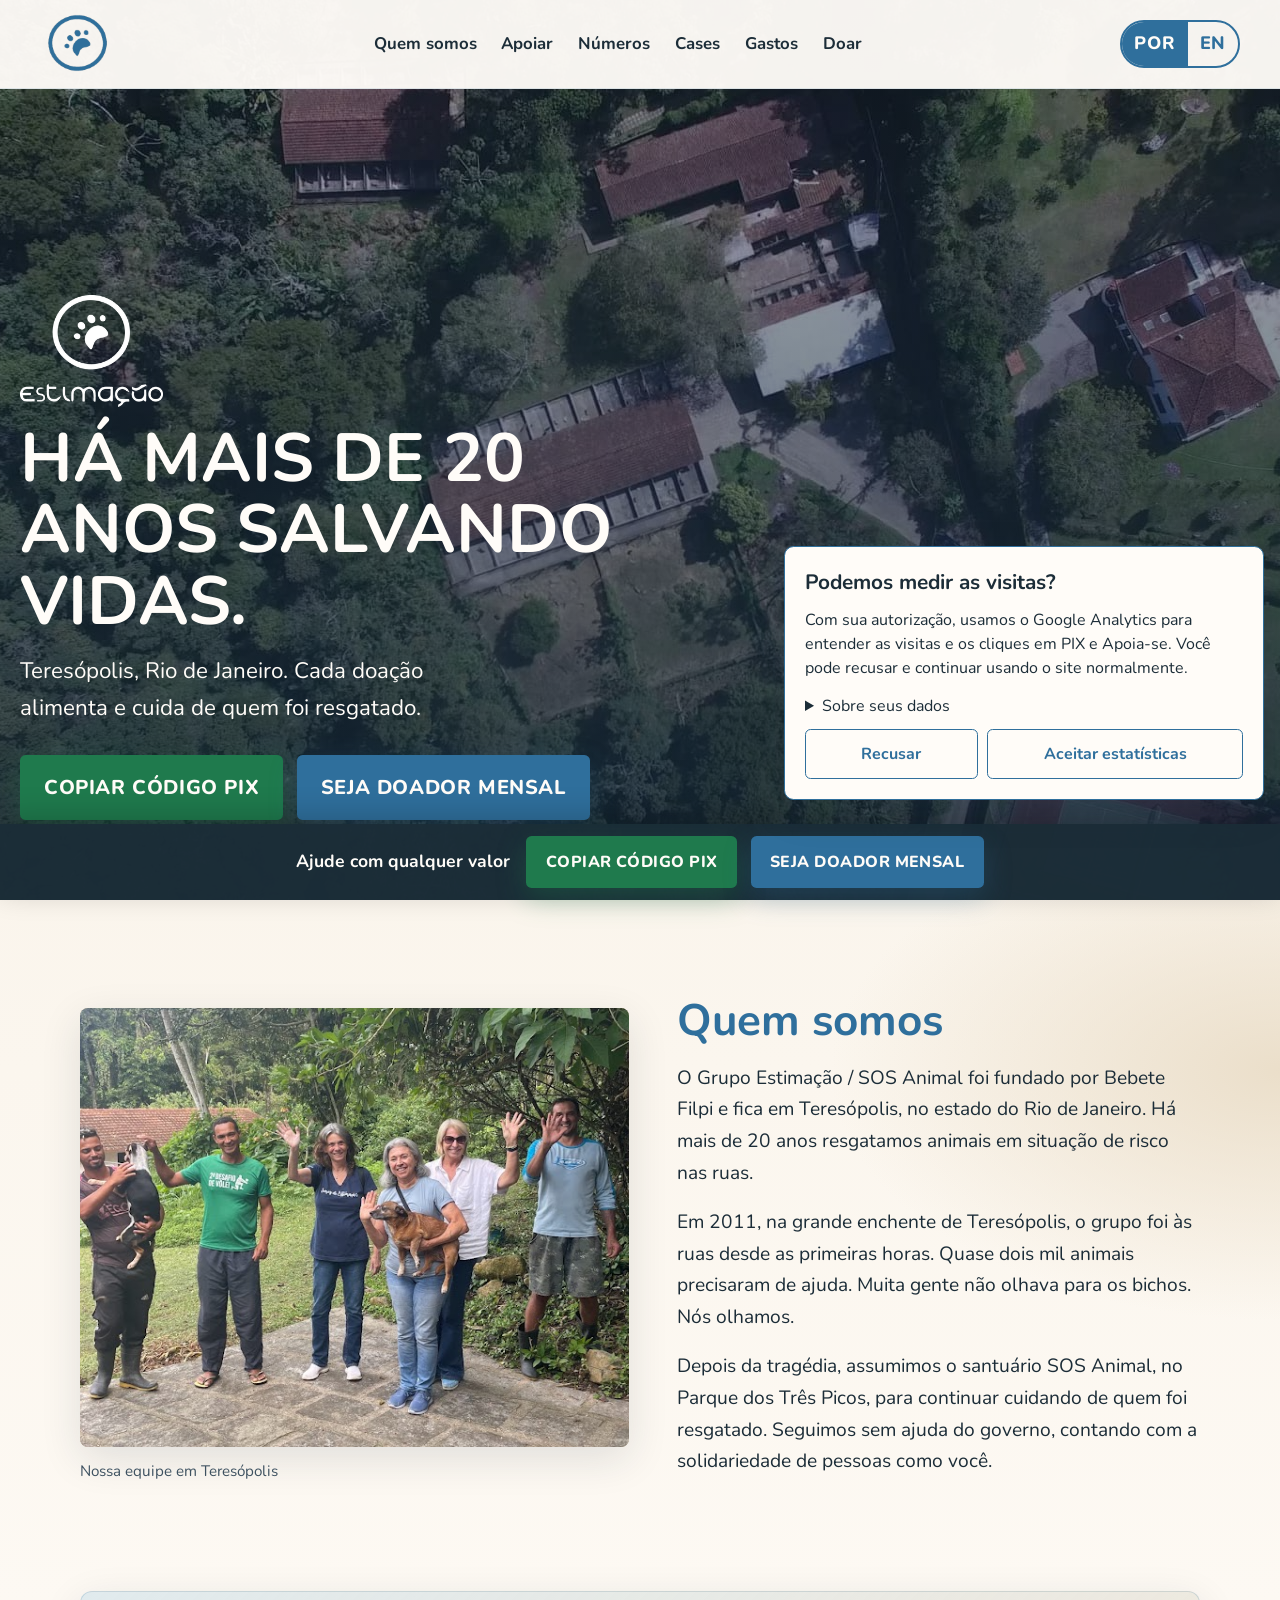
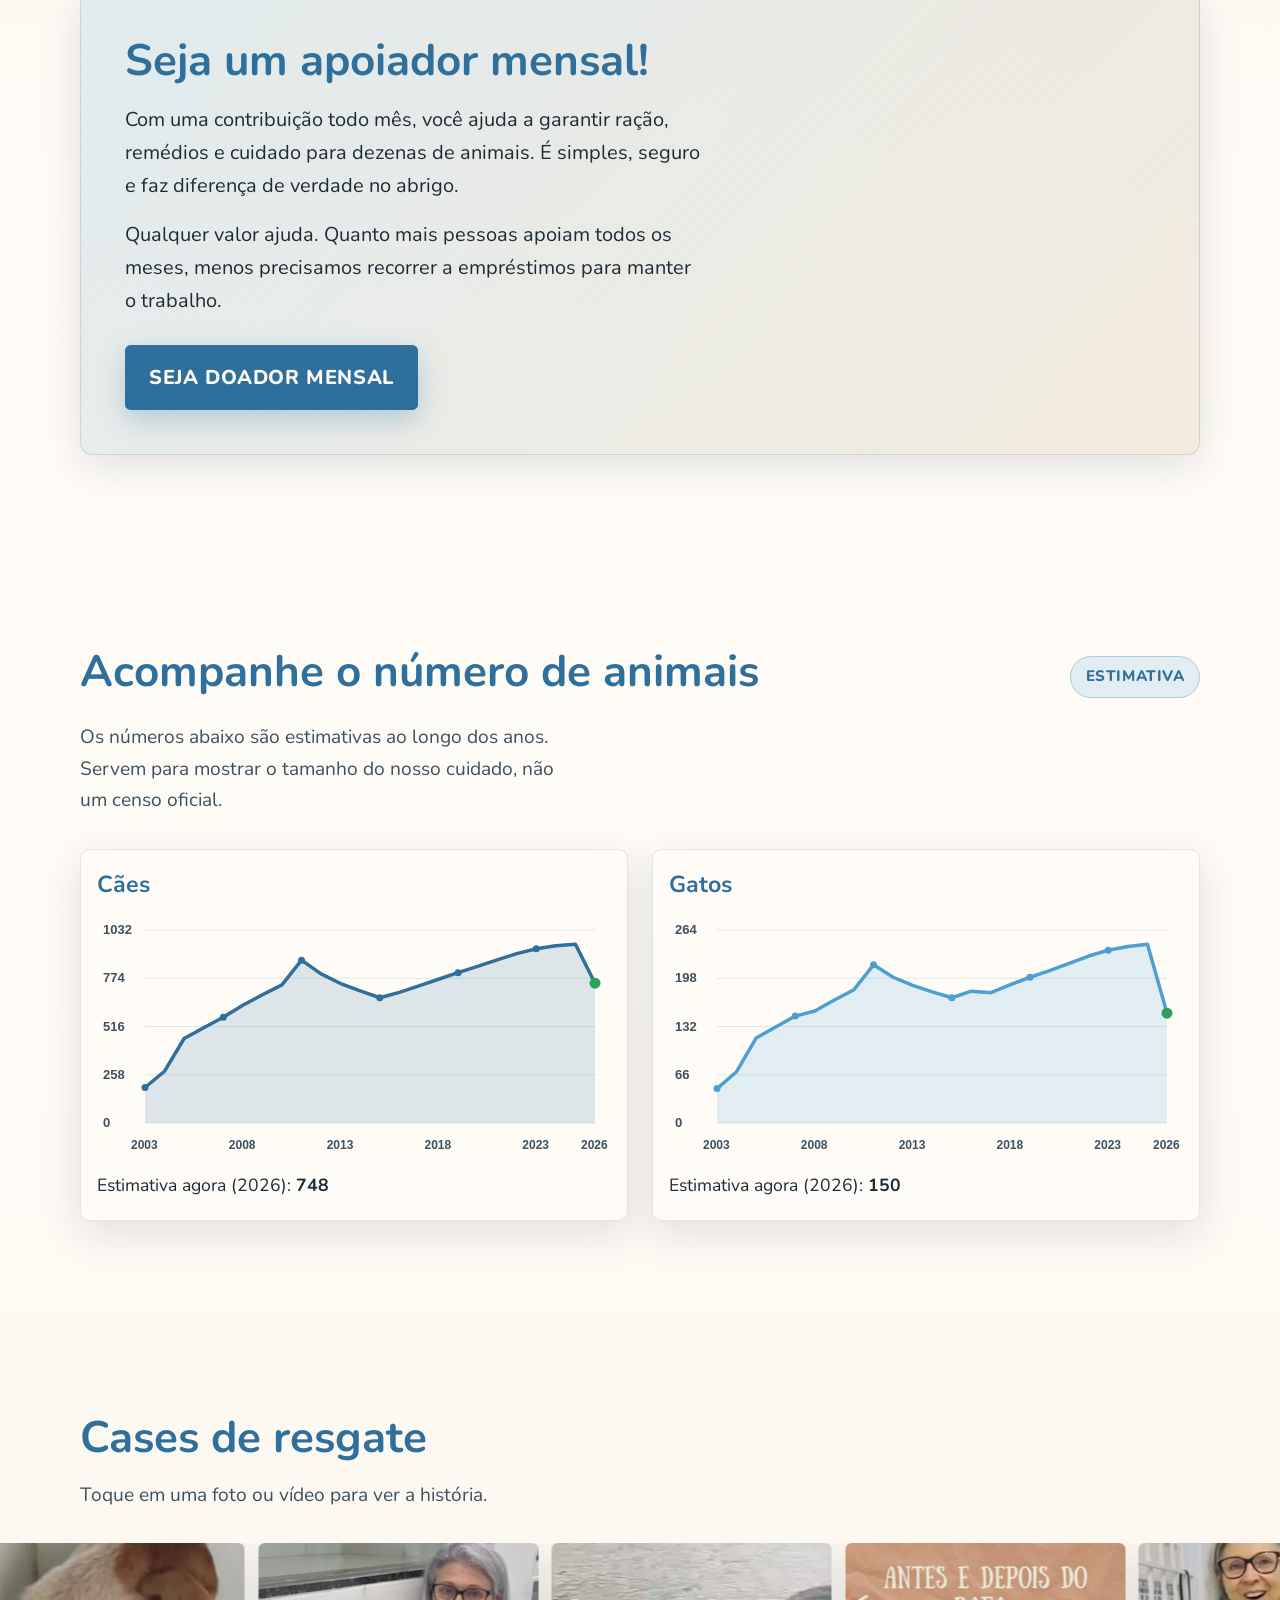
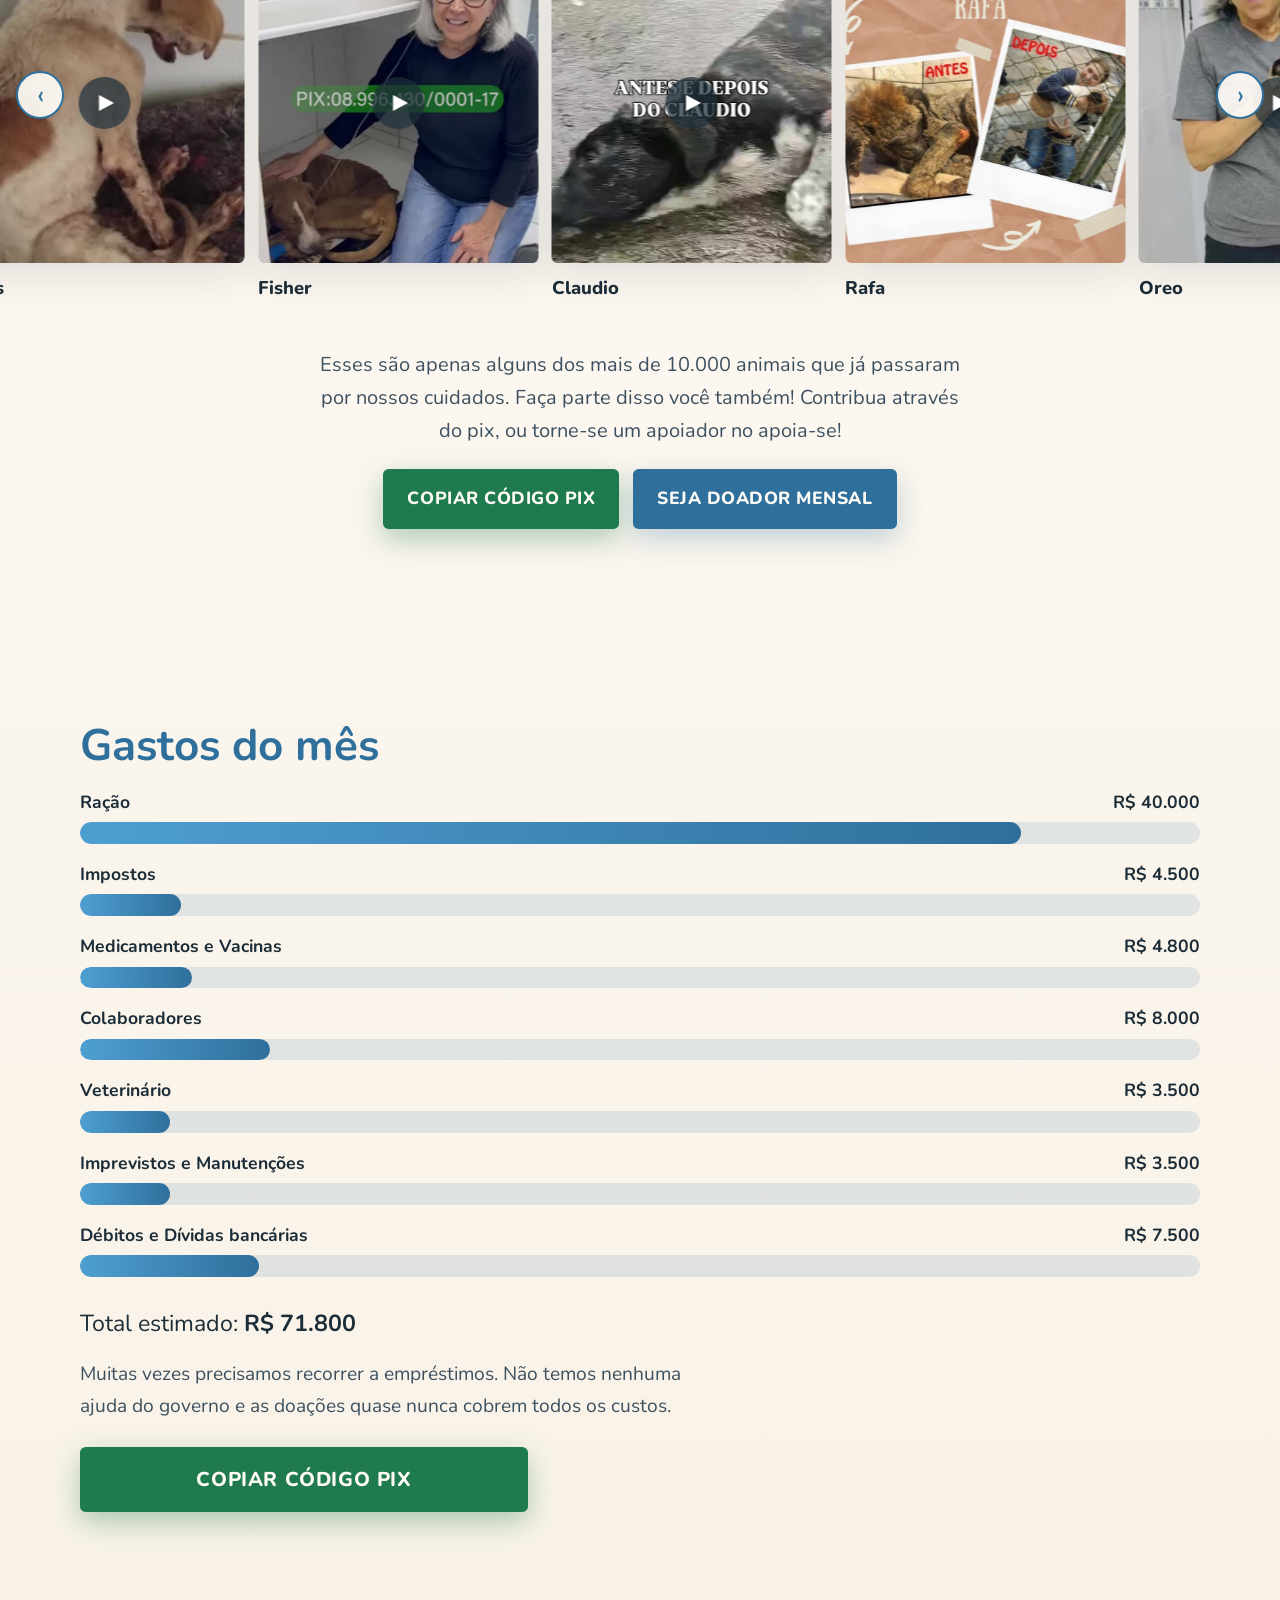
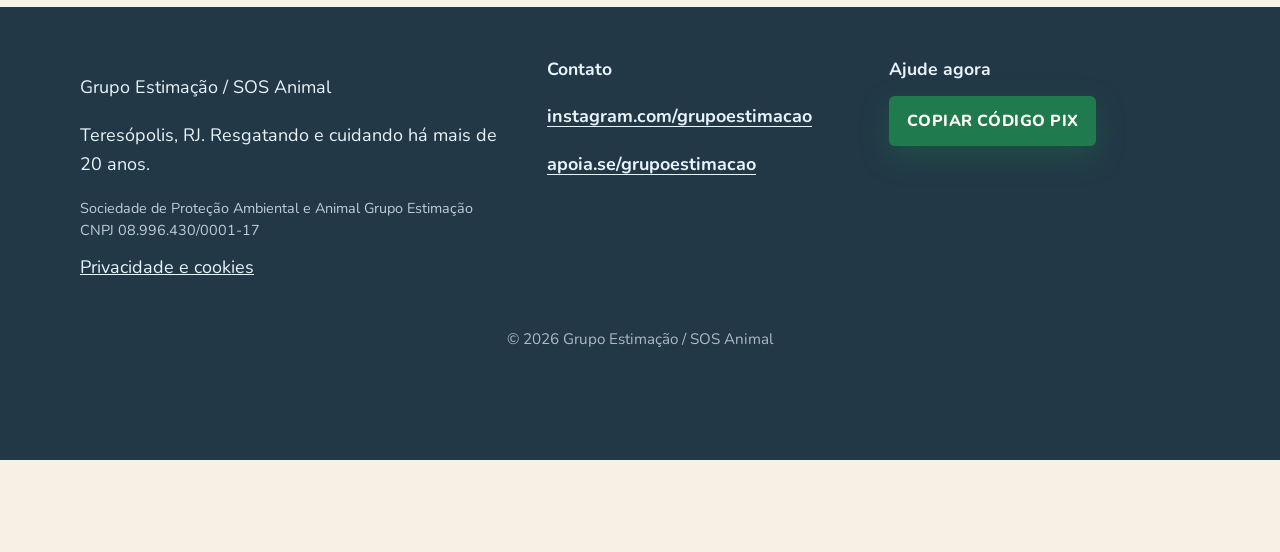
==== commit d009cc18: "Migra fotos e vídeos do Cloudinary para GitHub Pages" ====
--- a/index.html
+++ b/index.html
@@ -64,10 +64,10 @@
           playsinline
           autoplay
           preload="auto"
-          poster="https://res.cloudinary.com/dc48hzb6b/video/upload/so_0,w_1600,q_auto,f_jpg/v1786391208/Hero_Dog_BG_lu4hjr.jpg"
-          src="https://res.cloudinary.com/dc48hzb6b/video/upload/q_auto,f_mp4/v1786391208/Hero_Dog_BG_lu4hjr.mp4"
+          poster="assets/media/hero-dog-poster.jpg"
+          src="assets/media/hero-dog.mp4"
         >
-          <source src="https://res.cloudinary.com/dc48hzb6b/video/upload/q_auto,f_mp4/v1786391208/Hero_Dog_BG_lu4hjr.mp4" type="video/mp4">
+          <source src="assets/media/hero-dog.mp4" type="video/mp4">
         </video>
         <div class="hero-fallback" aria-hidden="true"></div>
         <div class="hero-overlay"></div>
@@ -224,7 +224,7 @@
       <summary data-i18n="privacy.details">Sobre seus dados</summary>
       <p data-i18n="privacy.description">A Sociedade de Proteção Ambiental e Animal Grupo Estimação (CNPJ 08.996.430/0001-17) usa essas estatísticas para melhorar o site. O Google recebe informações de navegação, dispositivo e origem da visita, associadas a identificadores de cookies. Não enviamos nome, e-mail ou dados de pagamento, nem ativamos publicidade personalizada. Os cookies de medição duram até 60 dias. Sua escolha fica salva neste navegador por até 180 dias e pode ser alterada em “Privacidade e cookies”, no rodapé. Ao recusar, interrompemos a medição neste navegador e removemos seus cookies do Analytics.</p>
       <p><a href="https://policies.google.com/technologies/partner-sites" target="_blank" rel="noopener noreferrer" data-i18n="privacy.google">Como o Google usa esses dados</a></p>
-      <p data-i18n="privacy.services">O site também carrega fontes do Google Fonts e mídias do Cloudinary, e salva o idioma escolhido. Para falar com a ONG sobre privacidade, use o Instagram indicado no rodapé.</p>
+      <p data-i18n="privacy.services">O site também carrega fontes do Google Fonts e salva o idioma escolhido. As fotos e os vídeos são hospedados junto ao site no GitHub Pages. Para falar com a ONG sobre privacidade, use o Instagram indicado no rodapé.</p>
     </details>
     <div class="cookie-actions">
       <button type="button" class="btn" id="rejectAnalytics" data-i18n="privacy.reject">Recusar</button>
@@ -252,10 +252,10 @@
     </div>
   </div>
 
-  <script src="js/i18n.js?v=10"></script>
+  <script src="js/i18n.js?v=11"></script>
   <script src="js/main.js?v=10"></script>
   <script src="js/charts.js"></script>
   <script src="js/expenses.js?v=8"></script>
-  <script src="js/animals.js?v=7"></script>
+  <script src="js/animals.js?v=8"></script>
 </body>
 </html>
